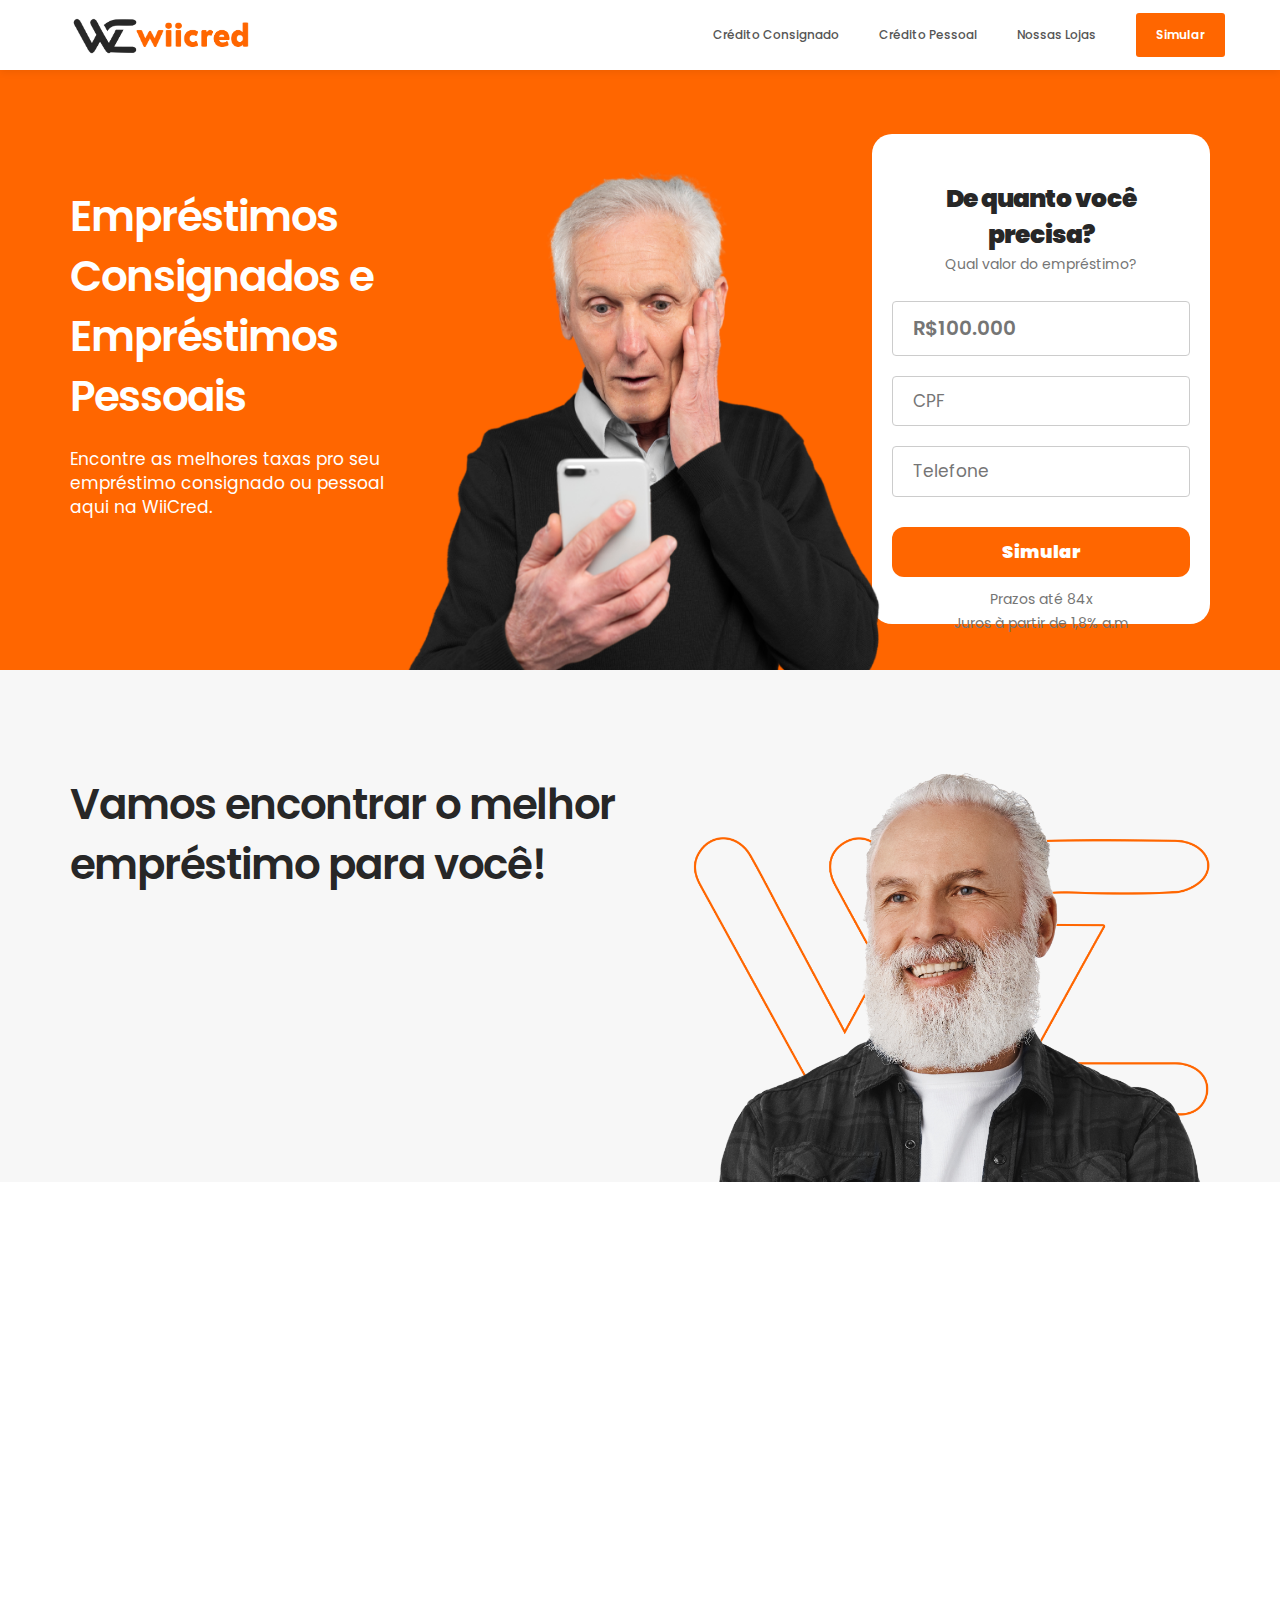
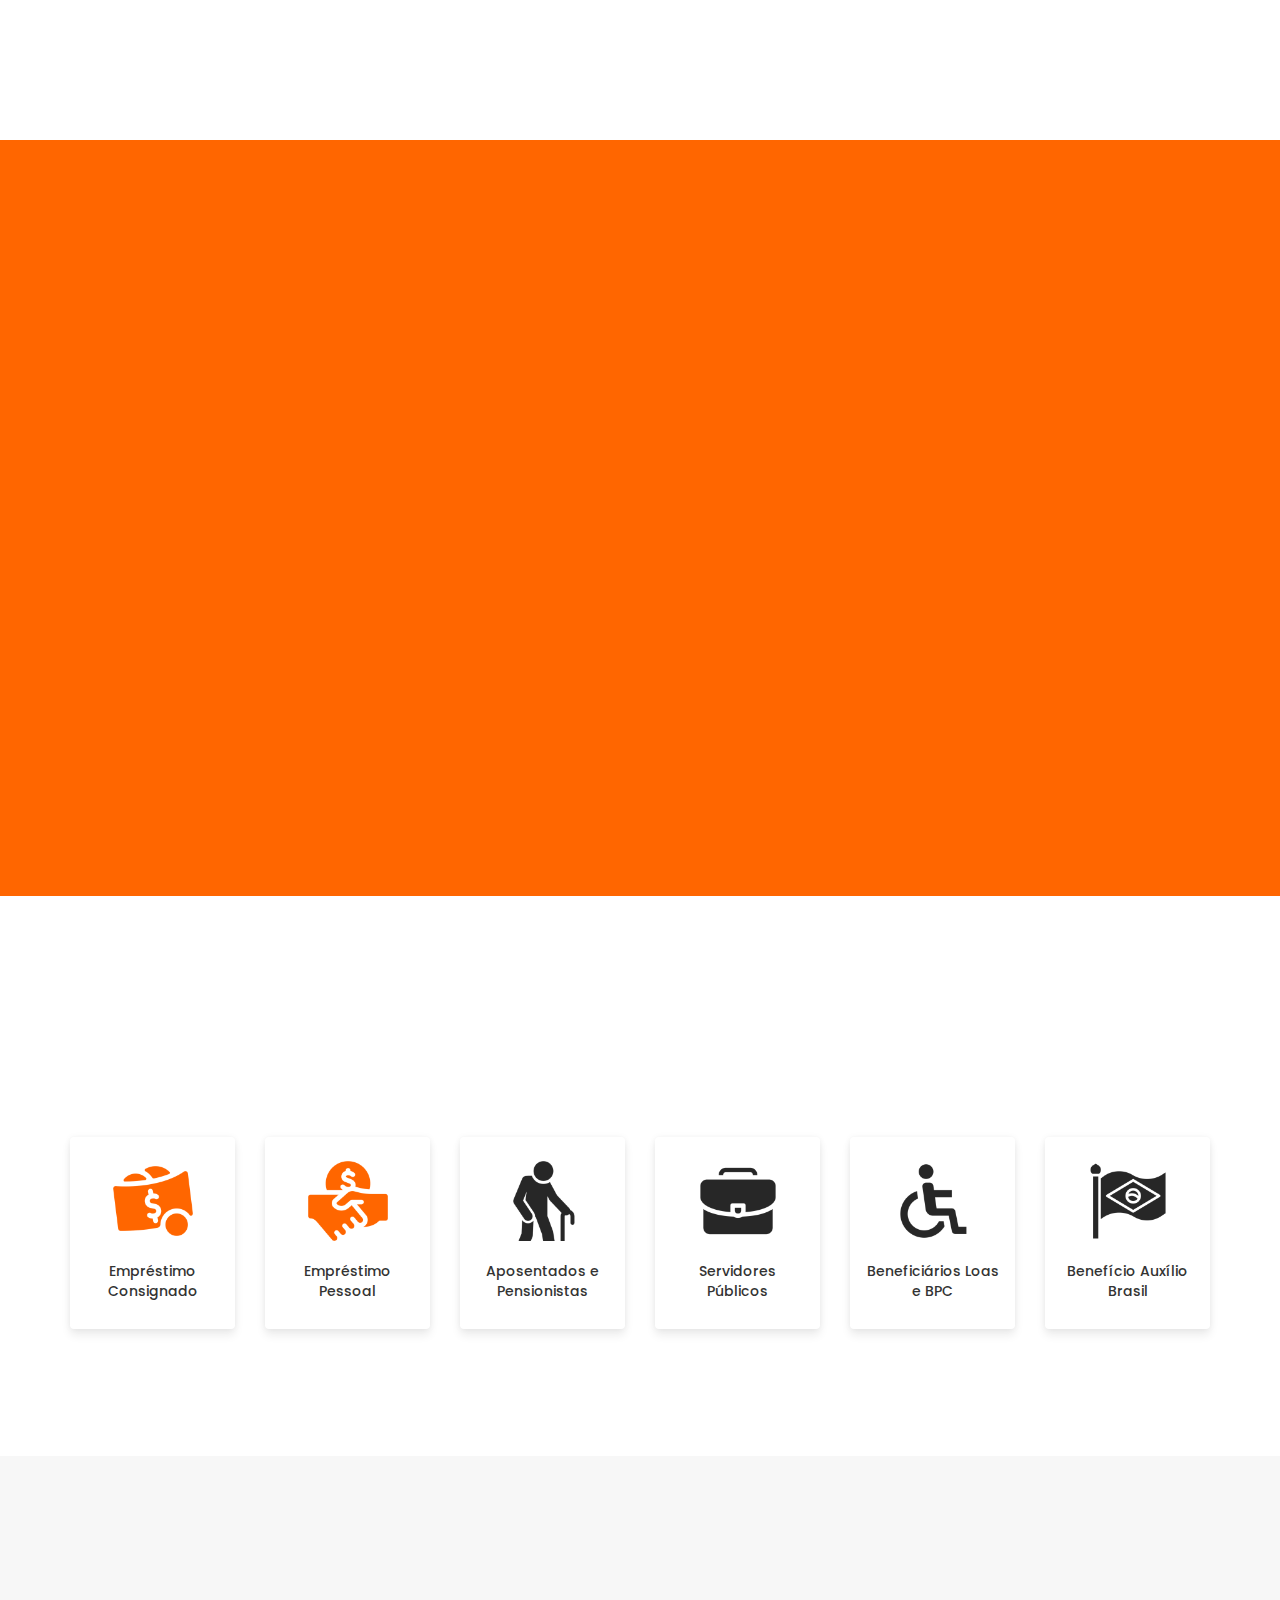
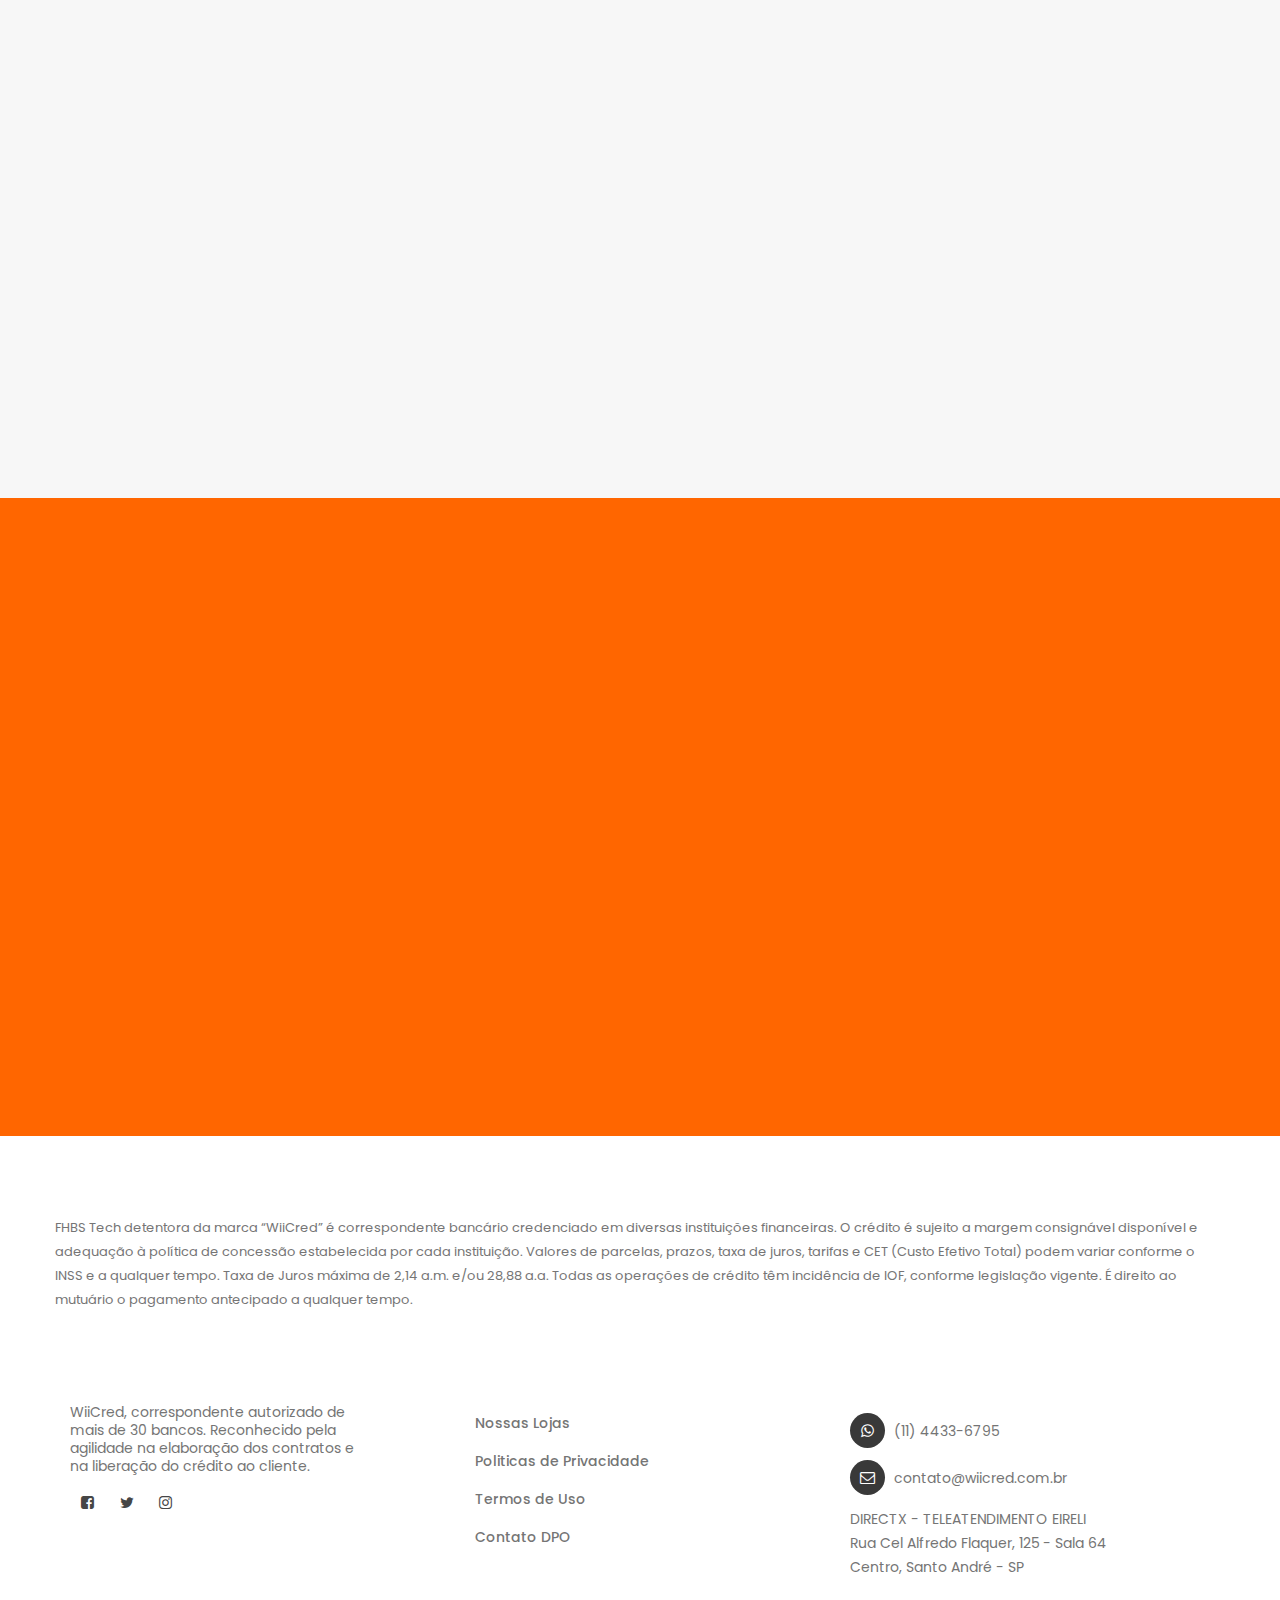
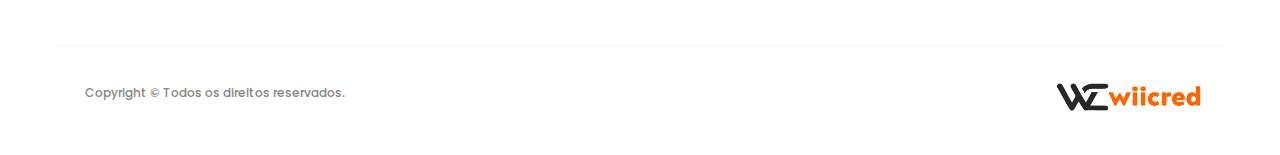
==== index.html @ 119d02b5 "Commit Inicial" ====
<!DOCTYPE html>
<html lang="en">
<head>

     <title>WiiCred - Empréstimo Consignado</title>
     <link rel="icon" type="image/x-icon" href="/images/favicon.ico">
     <meta charset="UTF-8">
     <meta http-equiv="X-UA-Compatible" content="IE=Edge">
     <meta name="description" content="">
     <meta name="keywords" content="">
     <meta name="author" content="Tooplate">
     <meta name="viewport" content="width=device-width, initial-scale=1, maximum-scale=1">

     <link rel="stylesheet" href="css/bootstrap.min.css">
     <link rel="stylesheet" href="css/font-awesome.min.css">
     <link rel="stylesheet" href="css/animate.css">
     <link rel="stylesheet" href="css/owl.carousel.css">
     <link rel="stylesheet" href="css/owl.theme.default.min.css">

     <!-- MAIN CSS -->
     <link rel="stylesheet" href="css/tooplate-style.css">

</head>
<body id="top" data-spy="scroll" data-target=".navbar-collapse" data-offset="50">





     <!-- MENU -->
     <section class="navbar navbar-default navbar-static-top" role="navigation">
          <div class="container">

               <div class="navbar-header">
                    <button class="navbar-toggle" data-toggle="collapse" data-target=".navbar-collapse">
                         <span class="icon icon-bar"></span>
                         <span class="icon icon-bar"></span>
                         <span class="icon icon-bar"></span>
                    </button>

                    <!-- lOGO TEXT HERE -->
                    <a href="index.html" class="navbar-brand" style="padding: 6px 15px;">
                         <img src="images/logo.png" class="img-logo" alt="">
                    </a>
               </div>

               <!-- MENU LINKS -->
               <div class="collapse navbar-collapse">
                    <ul class="nav navbar-nav navbar-right">
                         <!--<li><a href="#top" class="smoothScroll">Home</a></li>
                         <li><a href="#about" class="smoothScroll">About Us</a></li>-->
                         <li><a href="#team" class="smoothScroll">Crédito Consignado</a></li>
                         <li><a href="#news" class="smoothScroll">Crédito Pessoal</a></li>
                         <li><a href="nossas-lojas.html" class="smoothScroll">Nossas Lojas</a></li>
                         <li class="appointment-btn"><a href="#appointment">Simular</a></li>
                    </ul>
               </div>

          </div>
     </section>


     <!-- HOME -->
     <section id="" data-stellar-background-ratio="3" style="background-color:#ff6600;" class="home">
          <div class="container">
               <div class="row">
                     
                    <div class="img-home">&nbsp;</div> 

                    <div class="col-lg-6 col-sm-6">
                         <div class="about-info">
                              <h2 class="wow fadeInDown h2-menu" data-wow-delay="0.6s" style="color: #fff;">Empréstimos Consignados e Empréstimos Pessoais</h2>
                                   <p class="wow fadeInUp p-menu" data-wow-delay="0.7s" style="color:#fff;">Encontre as melhores taxas pro seu empréstimo consignado ou pessoal aqui na WiiCred.</p>
                              </div>
                         
                         </div>
                    </div>
                    <div class="main-form" >
                    <div class="form wow fadeInDown" data-wow-delay="0.65s" >
                         <div class="title">De quanto você precisa?</div>
                         <p>Qual valor do empréstimo?</p>
                           <input id="valor" class="input" type="text" placeholder="R$100.000" style="margin-top: 15px; font-size: 20px; font-weight: 600;"/>

                           <input id="cpf" class="input" type="text" placeholder="CPF"/>

                           <input id="tel" class="input" type="text" placeholder="Telefone"/>

                           <button type="text" class="submit">Simular</button>

                           <p style="padding-top: 10px; margin-bottom: 0;">Prazos até 84x</p>
                           <p >Juros à partir de 1,8% a.m</p>
                       </div></div>

                  
               </div>
          </div>
     </section>







     <section id="appointment" data-stellar-background-ratio="3" style="background-color:#f7f7f7;">
          <div class="container">
               <div class="row">

                    

                    <div class="col-lg-6 col-sm-6">
                         <div class="about-info">
                              <h2 class="wow fadeInUp" data-wow-delay="0.6s">Vamos encontrar o melhor empréstimo para você!</h2>
                              <div class="wow fadeInUp" data-wow-delay="0.8s">
                                   <p class="p-main">Você sabe qual banco possui a melhor taxa pra você?</p>
                                   <p class="p-main">Tem certeza que não está pagando juros à toa?</p>
                              </div>
                              <figure class="profile wow fadeInUp" data-wow-delay="1s">
                                   <img src="images/icon-main.png" class="img-responsive wow fadeInLeft" alt="" data-wow-delay="1s">
                                   <figcaption>
                                      
                                        <p style="max-width: 300px;">As melhores taxas e condições de empréstimo você encontra aqui no WiiCred.</p>
                                   </figcaption>
                              </figure>
                         </div>
                    </div>

                    <div class="col-md-6 col-sm-6">
                         <img src="images/img-main.png" class="img-responsive" alt="">
                    </div>

               </div>
          </div>
     </section>





     <!-- TEAM -->
     <section id="team" data-stellar-background-ratio="1">
          <div class="container">
               <div class="row">

                    <div class="section-title wow fadeInUp" data-wow-delay="0.1s" style="text-align: center;">
                         <h2 style="padding: 0; margin: 0;">Passo a passo da contratação:</h2>
                         <p>Aqui na WiiCred, não tem enrolação, facilitamos ao máximo sua contratação para que o dinheiro possa estar em suas mãos o mais rápido possível! </p>
                    </div>

               <div class="row" style="margin: 40px 0px;">                    

                    <div class="col-md-4  wow fadeInUp" data-wow-delay="0.2s">
                         <div class="card card-1">
                           <h3>Simular o valor</h3>
                           <p>Faça a simulação do valor de seu empréstimo, em poucos minutos aqui no site.</p>
                         </div>
                       </div>
                       <div class="col-md-4  wow fadeInDown" data-wow-delay="0.3s">
                         <div class="card card-2">
                           <h3>Escolher o banco</h3>
                           <p>Você irá receber uma lista de ofertas de um de nossos bancos parceiros.</p>
                         </div>
                       </div>
                       <div class="col-md-4  wow fadeInUp" data-wow-delay="0.4s">
                         <div class="card card-3">
                           <h3>Contratar</h3>
                           <p>Contrate o empréstimo que você considera mais adequado para suas necessidades.</p>
                         </div>
                       </div>

               </div>     
               </div>
          </div>
     </section>


     <!-- NEWS -->
     <section id="news" data-stellar-background-ratio="2.5">
          <div class="container">
               <div class="row">

                    <div class="col-md-12 col-sm-12">
                         <!-- SECTION TITLE -->
                         <div class="section-title wow fadeInUp" data-wow-delay="0.1s" style="margin-bottom: 63px;">
                              <h2 style="color: #fff;">Vantagens de contratar com a WiiCred</h2>
                         </div>
                    </div>

                    <div class="row g-2" style="margin: 40px 0px;">
                         <div class="col-md-4 wow fadeInUp" data-wow-delay="0.2s">
                             <div class="p-3 text-center px-4">
                                 <div class="user-image">
                             <img src="images/icon-1.png" class="rounded-circle wow fadeInLeft" width="110" data-wow-delay="0.5s">
                                 </div>
                                 <div class="user-content">
                                     <h5 class="mb-0 text-icon">Baixa taxa de Juros</h5>
                                     <p class="p-icon">O crédito ou empréstimo consignado possui as menores taxas do mercado por ter a garantia de pagamento maior que os outros tipos de crédito.</p>
                                 </div>
                             </div>
                         </div>

                         <div class="col-md-4 wow fadeInUp" data-wow-delay="0.35s">  
                             <div class="p-3 text-center px-4">
                                 <div class="user-image">
                             <img src="images/icon-2.png" class="rounded-circle wow fadeInLeft" width="110" data-wow-delay="0.6s">
                                 </div>
                                 <div class="user-content">
                                     <h5 class="mb-0 text-icon">Parcelas Fixas</h5>
                                     <p class="p-icon">É possível conseguir crédito consignado com apenas 2% de juros ao mês, parcelas fixas e até 96 meses para pagar. Sem burocracia.</p>
                                 </div>
                             </div>
                         </div>
                         
                         <div class="col-md-4 wow fadeInUp" data-wow-delay="0.5s">
                             <div class="p-3 text-center px-4">
                                 <div class="user-image">
                             <img src="images/icon-3.png" class="rounded-circle wow fadeInLeft" width="110" data-wow-delay="0.7s">
                                 </div>
                                 <div class="user-content">
                                     <h5 class="mb-0 text-icon">Prazos Longos de Pagamento</h5>
                                     <p class="p-icon">Por conta das parcerias com diversas instituições financeiras, você consegue ter acesso a juros baixíssimos e a prazos maiores de pagamento.</p>
                                 </div>                                 
                             </div>
                         </div>                         
                         </div>
                     
                    </div>
               </div>
          </section>


          <section id="team" data-stellar-background-ratio="">
               <div class="container">
                    <div class="row">
     
                         <div class="section-title wow fadeInUp" data-wow-delay="0.1s" style="text-align: center;">
                              <h2 style="margin-bottom: 0; padding-bottom: 0;">Produtos que nós oferecemos</h2>
                              <p>Estes são os produtos que oferecemos e alguns dos beneficiários que podem solicitar empréstimos com a WiiCred.</p>
                         </div>
                            
                  
                              <div class="col-sm-2">
                                   <div class="card2">
                                     <div class="card-body">
                                      <img src="images/produtos-1.png" style="width: 80px; padding-bottom: 10px; padding-top: 10px;" alt="">
                                       <h5 class="card-title">Empréstimo Consignado</h5>
                                     </div>
                                   </div>
                                 </div>


                                   <div class="col-sm-2">
                                        <div class="card2">
                                          <div class="card-body">
                                           <img src="images/produtos-2.png" style="width: 80px; padding-bottom: 10px; padding-top: 10px;" alt="">
                                            <h5 class="card-title">Empréstimo Pessoal</h5>
                                          </div>
                                        </div>
                                      </div>
                                   
                                        <div class="col-sm-2">
                                             <div class="card2">
                                               <div class="card-body">
                                                <img src="images/produtos-3.png" style="width: 80px; padding-bottom: 10px; padding-top: 10px;" alt="">
                                                 <h5 class="card-title">Aposentados e Pensionistas</h5>
                                               </div>
                                             </div>
                                        </div>

                                             <div class="col-sm-2">
                                                  <div class="card2">
                                                    <div class="card-body">
                                                     <img src="images/produtos-4.png" style="width: 80px; padding-bottom: 10px; padding-top: 10px;" alt="">
                                                      <h5 class="card-title">Servidores Públicos</h5>
                                                    </div>
                                                  </div>
                                                </div>

                                                  <div class="col-sm-2">
                                                       <div class="card2">
                                                         <div class="card-body">
                                                          <img src="images/produtos-5.png" style="width: 80px; padding-bottom: 10px; padding-top: 10px;" alt="">
                                                           <h5 class="card-title">Beneficiários Loas e BPC</h5>
                                                         </div>
                                                       </div>
                                                     </div>

                                                       <div class="col-sm-2">
                                                            <div class="card2">
                                                              <div class="card-body">
                                                               <img src="images/produtos-6.png" style="width: 80px; padding-bottom: 10px; padding-top: 10px;" alt="">
                                                                <h5 class="card-title">Benefício Auxílio Brasil</h5>
                                                              </div>
                                                            </div>
                                                          </div>
                            </div>
     
                    </div>     
                    </div>
               </div>
          </section>
     




          <section id="team" data-stellar-background-ratio="2.5" style="background-color:#f7f7f7; padding-bottom: 50px; ">
               <div class="container">
                    <div class="row row-bancos">
     
                         <div class="col-md-12 col-sm-12 text-center">
                              <!-- SECTION TITLE -->
                              <div class="section-title wow fadeInUp" data-wow-delay="0.1s" style="margin-bottom: 15px;">
                                   <h2 style="color: #272727; padding-bottom: 3px; margin-bottom: 0px;">Alguns de nossos bancos parceiros</h2>
                                   <p>Iremos encontrar a melhor opção para você entre mais de 35 bancos parceiros.</p>
                              </div>
                         </div>
     
                         <div class="row g-2" style="margin: 40px 0px;">
                              <div class="col-md-2 wow fadeInDown" data-wow-delay="0.1s">
                                  <div class="p-3 text-center px-4" style="cursor:pointer;">
                                      <div class="img-bancos">
                                  <img src="images/bancos/1.png" class="rounded-circle" width="110">
                                      </div>
                                  </div>
                              </div>
                              
                              <div class="col-md-2 wow fadeInDown" data-wow-delay="0.2s">
                                   <div class="p-3 text-center px-4" style="cursor:pointer;">
                                       <div class="img-bancos">
                                   <img src="images/bancos/2.png" class="rounded-circle" width="110">
                                       </div>
                                   </div>
                               </div>

                               <div class="col-md-2 wow fadeInDown" data-wow-delay="0.3s">
                                   <div class="p-3 text-center px-4" style="cursor:pointer;">
                                       <div class="img-bancos">
                                   <img src="images/bancos/3.png" class="rounded-circle" width="110">
                                       </div>
                                   </div>
                               </div>

                               <div class="col-md-2 wow fadeInDown" data-wow-delay="0.4s">
                                   <div class="p-3 text-center px-4" style="cursor:pointer;">
                                       <div class="img-bancos">
                                   <img src="images/bancos/4.png" class="rounded-circle" width="110">
                                       </div>
                                   </div>
                               </div>

                               <div class="col-md-2 wow fadeInDown" data-wow-delay="0.5s">
                                   <div class="p-3 text-center px-4" style="cursor:pointer;">
                                       <div class="img-bancos">
                                   <img src="images/bancos/5.png" class="rounded-circle" width="110">
                                       </div>
                                   </div>
                               </div>
                               <div class="col-md-2 wow fadeInDown" data-wow-delay="0.6s">
                                   <div class="p-3 text-center px-4" style="cursor:pointer;">
                                       <div class="img-bancos">
                                   <img src="images/bancos/6.png" class="rounded-circle" width="110">
                                       </div>
                                   </div>
                               </div>
                              
                               <div class="row g-2" style="margin: 40px 0px;">
                                   <div class="col-md-2 wow fadeInUp" data-wow-delay="0.1s">
                                       <div class="p-3 text-center px-4" style="cursor:pointer;">
                                           <div class="img-bancos">
                                       <img src="images/bancos/7.png" class="rounded-circle" width="110">
                                           </div>
                                       </div>
                                   </div>
                                   
                                   <div class="col-md-2 wow fadeInUp" data-wow-delay="0.2s">
                                        <div class="p-3 text-center px-4" style="cursor:pointer;">
                                            <div class="img-bancos">
                                        <img src="images/bancos/8.png" class="rounded-circle" width="110">
                                            </div>
                                        </div>
                                    </div>
     
                                    <div class="col-md-2 wow fadeInUp" data-wow-delay="0.3s">
                                        <div class="p-3 text-center px-4" style="cursor:pointer;">
                                            <div class="img-bancos">
                                        <img src="images/bancos/9.png" class="rounded-circle" width="110">
                                            </div>
                                        </div>
                                    </div>
     
                                    <div class="col-md-2 wow fadeInUp" data-wow-delay="0.4s">
                                        <div class="p-3 text-center px-4" style="cursor:pointer;">
                                            <div class="img-bancos">
                                        <img src="images/bancos/10.png" class="rounded-circle" width="110">
                                            </div>
                                        </div>
                                    </div>
     
                                    <div class="col-md-2 wow fadeInUp" data-wow-delay="0.5s">
                                        <div class="p-3 text-center px-4" style="cursor:pointer;">
                                            <div class="img-bancos">
                                        <img src="images/bancos/11.png" class="rounded-circle" width="110">
                                            </div>
                                        </div>
                                    </div>
                                    <div class="col-md-2 wow fadeInUp" data-wow-delay="0.6s">
                                        <div class="p-3 text-center px-4" style="cursor:pointer;">
                                            <div class="img-bancos">
                                        <img src="images/bancos/12.png" class="rounded-circle" width="110">
                                            </div>
                                        </div>
                                    </div>
                                   
                                                  
                              </div>
                          
                         </div>
                    </div>
               </section>
     



               <section id="news" data-stellar-background-ratio="2.5">
                    <div class="container">
                         <div class="row row-lojas">
          
                         <div class="col-md-6 col-sm-6 wow fadeInDown" data-wow-delay="0.7s">
                              <img src="images/img-loja.png" class="img-responsive" alt="">
                         </div>
      

                              
                         <div class="col-lg-6 col-sm-6 text-right" style="padding-top: 85px;">
                              <div class="about-info lojas-texto">
                                        <h2 class="wow fadeInUp" data-wow-delay="0.6s" style="color: #fff;">Conheça nossas lojas</h2>
                                        <div class="wow fadeInUp" data-wow-delay="0.7s">
                                             <p class="p-main" style="color: #fff;">Contamos com mais de 30 lojas pelo estado de São Paulo, encontre aqui a loja mais proxima de você!</p>
                                        </div>
                                        <a href="nossas-lojas.html" class="btn-lojas wow fadeInLeft" data-wow-delay="0.8s">Nossas Lojas</a>
                              </div>
                         </div>
          
                         

                         </div> 
                    </div>
               </section>


    


     <!-- FOOTER -->
     <footer data-stellar-background-ratio="5">
          <div class="container">
               <div class="row row-footer">

                    <p style="font-size: 13px; padding-bottom:20px;">FHBS Tech detentora da marca “WiiCred” é correspondente bancário credenciado em diversas instituições financeiras. O crédito é sujeito a margem consignável disponível e adequação à política de concessão estabelecida por cada instituição. Valores de parcelas, prazos, taxa de juros, tarifas e CET (Custo Efetivo Total) podem variar conforme o INSS e a qualquer tempo. Taxa de Juros máxima de 2,14 a.m. e/ou 28,88 a.a. Todas as operações de crédito têm incidência de IOF, conforme legislação vigente. É direito ao mutuário o pagamento antecipado a qualquer tempo.</p>

                    <div class="col-md-4 col-sm-4"> 
                         <div class="footer-thumb">
                              <div class="opening-hours">
                                   <h4 class="wow fadeInUp" data-wow-delay="0.4s">WiiCred</h4>
                                   <p style="max-width: 300px;">WiiCred, correspondente autorizado de mais de 30 bancos. Reconhecido pela agilidade na elaboração dos contratos e na liberação do crédito ao cliente.</p>

                              </div> 

                              <ul class="social-icon">
                                   <li><a href="#" class="fa fa-facebook-square" attr="facebook icon"></a></li>
                                   <li><a href="#" class="fa fa-twitter"></a></li>
                                   <li><a href="#" class="fa fa-instagram"></a></li>
                              </ul>
                         </div>
                    </div>

                    <div class="col-md-4 col-sm-4"> 
                         <div class="footer-thumb"> 
                              <h4 class="wow fadeInUp" data-wow-delay="0.4s">Veja Também</h4>
                              <div class="latest-stories">
                                   <div class="stories-info">
                                        <a href="nossas-lojas.html"><h5>Nossas Lojas</h5></a>
                                   </div>
                              </div>
                              <div class="latest-stories">
                                   <div class="stories-info">
                                        <a href="politicas-de-privacidade.html"><h5>Politicas de Privacidade</h5></a>
                                   </div>
                              </div>
                              <div class="latest-stories">
                                   <div class="stories-info">
                                        <a href="termos-de-uso.html"><h5>Termos de Uso</h5></a>
                                   </div>
                              </div>
                              <div class="latest-stories">
                                   <div class="stories-info">
                                        <a href="dpo.html"><h5>Contato DPO</h5></a>
                                   </div>
                              </div>


                         </div>
                    </div>

                   
                    <div class="col-md-4 col-sm-4">
                         <div class="footer-thumb">
                              
                              <h4 class="wow fadeInUp" data-wow-delay="0.4s">Contato</h4>
                              <div class="contact-info">
                                   <p><i class="fa fa-whatsapp"></i></i> <a href="">(11) 4433-6795</a></p>
                                   <p><i class="fa fa-envelope-o"></i> <a href="#">contato@wiicred.com.br</a></p>
                              </div>
                                   <p>DIRECTX - TELEATENDIMENTO EIRELI
                                   <br>Rua Cel Alfredo Flaquer, 125 - Sala 64
                                   <br>Centro, Santo André - SP</p>
                             
                         </div>
                    </div>

                    <div class="col-md-12 col-sm-12 border-top">
                         <div class="col-md-4 col-sm-6">
                              <div class="copyright-text"> 
                                   <p>Copyright &copy; Todos os direitos reservados.</p>
                              </div>
                         </div>
                         <div> <a href="index.html"><img src="images/logo.png" alt="" class="logo-footer"></a></div>

                    </div>
                    
               </div>
          </div>
     </footer>

     <!-- SCRIPTS -->
     <script src="js/jquery.js"></script>
     <script src="js/bootstrap.min.js"></script>
     <script src="js/jquery.sticky.js"></script>
     <script src="js/jquery.stellar.min.js"></script>
     <script src="js/wow.min.js"></script>
     <script src="js/smoothscroll.js"></script>
     <script src="js/owl.carousel.min.js"></script>
     <script src="js/custom.js"></script>
</body>
</html>
---- css/tooplate-style.css ----
@import url('https://fonts.googleapis.com/css?family=Poppins:400,500,600');
  @import url("https://maxcdn.bootstrapcdn.com/font-awesome/4.7.0/css/font-awesome.min.css");

  body {
    background: #ffffff;
    font-family: 'Poppins', sans-serif;
    overflow-x: hidden;
  }


  /*---------------------------------------
     TYPOGRAPHY              
  -----------------------------------------*/

  h1,h2,h3,h4,h5,h6 {
    font-weight: 600;
    line-height: inherit;
  }

  h1,h2,h3,h4 {
    letter-spacing: -1px;
  }

  h5 {
    font-weight: 500;
  }

  h1 {
    color: #252525;
    font-size: 5em;
  }

  h2 {
    color: #272727;
    font-size: 3em;
    padding-bottom: 10px;
  }

  h3 {
    font-size: 1.8em;
    line-height: 1.2em;
    margin-bottom: 0;
  }

  h4 {
    color: #454545;
    font-size: 1.8em;
    padding-bottom: 2px;
  }

  h6 {
    letter-spacing: 0;
    font-weight: normal;
  }

  p {
    color: #757575;
    font-size: 14px;
    font-weight: normal;
    line-height: 24px;
  }


  /*---------------------------------------
     GENERAL               
  -----------------------------------------*/

  html{
    -webkit-font-smoothing: antialiased;
  }

  a {
    color: #252525;
    -webkit-transition: 0.5s;
    transition: 0.5s;
    text-decoration: none !important;
  }

  a:hover, a:active, a:focus {
    color: #a5c422;
    outline: none;
  }

  ::-webkit-scrollbar{
    width: 8px;
    height: 8px;
  }

  ::-webkit-scrollbar-thumb {
    cursor: pointer;
    background: #000000;
  }

  .section-title {
    padding-bottom: 20px;
  }

  .section-title h2 {
    margin-top: 0;
  }

  .section-btn {
    background: #ff6600;
    border: 0;
    border-radius: 3px;
    color: #ffffff;
    font-size: inherit;
    font-weight: 500;
    padding: 14px 20px;
    transition: transform 0.1s ease-in;
    transform: translateX(0);
  }

  .section-btn:hover {
    transform: translateY(-5px);
  }

  .text-align-right {
    text-align: right;
  }

  .text-align-center {
    text-align: center;
  }

  .border-top {
    border-top: 1px solid #f2f2f2;
    margin-top: 4em;
    padding-top: 2.5em;
  }

  .btn-gray {
    background: #393939;
  }

  .btn-blue {
    background: #272727;
  }

  .news-thumb {
    background: #ffffff;
    border-radius: 10px;
  }
  .news-thumb img {
    border-radius: 10px 10px 0 0;
  }

  .news-info {
    padding: 30px;
    text-align: left;
  }
  .news-info span {
    display: block;
    letter-spacing: 0.5px;
  }
  .news-info h3 {
    margin-top: 10px;
    margin-bottom: 10px;
  }

  .author {
    border-top: 1px solid #f0f0f0;
    padding-top: 1.5em;
    margin-top: 2em;
  }
  .author img,
  .author .author-info {
    display: inline-block;
    vertical-align: top;
  }
  .author-info h5 {
    margin-bottom: 0;
  }
  .author img {
    border-radius: 100%;
    width: 50px;
    height: 50px;
    margin-right: 10px;
  }


  #about, #team, #news,
  #news-detail {
    position: relative;
    padding-top: 100px;
    padding-bottom: 100px;
  }

  #news, #service {
    text-align: center;
  }

  #google-map {
    line-height: 0;
    margin: 0;
    padding: 0;
  }






  /*---------------------------------------
      MENU              
  -----------------------------------------*/

  .navbar-default {
    background: #ffffff;
    box-shadow: 0 2px 8px rgba(0,0,0,.075);
    border: none;
    margin-bottom: 0;
    padding: 10px;
  }

  .navbar-default .navbar-brand {
    color: #393939;
    font-weight: 500;
  }

  .navbar-default .navbar-brand .fa {
    color: #ff6600;
  }

  .navbar-default .navbar-nav li.appointment-btn {
    margin: 3px 0 0 20px;
  }

  .navbar-default .navbar-nav li.appointment-btn a {
    background: #ff6600;
    border-radius: 3px;
    color: #ffffff;
    font-weight: 600;
    padding-top: 12px;
    padding-bottom: 12px;
  }

  .navbar-default .navbar-nav li.appointment-btn a:hover {
    background: #272727;
    color: #ffffff !important;
  }

  .navbar-default .navbar-nav li a {
    color: #555555;
    font-size: 12px;
    font-weight: 500;
    padding-right: 20px;
    padding-left: 20px;
    -webkit-transition: all ease-in-out 0.4s;
    transition: all ease-in-out 0.4s;
  }

  .navbar-default .navbar-nav > li a:hover {
    color: #ff6600 !important;
  }

  .navbar-default .navbar-nav > li > a:hover,
  .navbar-default .navbar-nav > li > a:focus {
    color: #555555;
    background-color: transparent;
  }

  .navbar-default .navbar-nav > .active > a,
  .navbar-default .navbar-nav > .active > a:hover,
  .navbar-default .navbar-nav > .active > a:focus {
    color: #393939;
    background-color: transparent;
  }

  .navbar-default .navbar-toggle {
    border: none;
    padding-top: 10px;
  }

  .navbar-default .navbar-toggle .icon-bar {
    background: #393939;
    border-color: transparent;
  }

  .navbar-default .navbar-toggle:hover,
  .navbar-default .navbar-toggle:focus { 
    background-color: transparent;
  }

  .img-logo{
    width: 190px;
  }


  /*---------------------------------------
      HOME              
  -----------------------------------------*/
  .home{
    height: 600px;
    padding-top: 97px;
  }

  #home h1 {
    color: #ffffff;
    padding-bottom: 10px;
    margin-top: 0;
  }
  .img-home{
    background-size: cover;
    background-image: url(../images/img-teste.png);
    width: 550px;
    height: 503px;
    display: flex;
    position: absolute;
    margin-left: 292px;
 
  }

  #home h3 {
    color: #ffffff;
    font-size: 14px;
    font-weight: normal;
    line-height: inherit;
    letter-spacing: 3px;
    text-transform: uppercase;
    margin: 0;
  }

  .slider .container {
    width: 100%;
  }

  .slider .owl-dots {
      position: absolute;
      top: 575px;
      width: 100%;
      justify-content: center;
  }

  .owl-theme .owl-dots .owl-dot span {
    width: 8px;
    height: 8px;
    margin: 5px 7px;
    border: 2px solid #d9d9d9;
    background: transparent;
    display: block;
    -webkit-backface-visibility: visible;
    transition: opacity 200ms ease;
    border-radius: 30px;
  }

  .owl-theme .owl-dots .owl-dot.active span, .owl-theme .owl-dots .owl-dot:hover span {
    background-color: #ffffff;
    border-color: transparent;
  }

  .slider .caption {
    display: flex;
    justify-content: center;
    flex-direction: column;
    text-align: center;
    background-color: #fff;
    height: 100%;
    color: #fff;
    cursor: e-resize;
  }

  .slider .item {
    background-position: inherit;
    background-repeat: no-repeat;
    background-attachment: local;
    background-size: cover;
    height: 650px;
  }

  .slider .item-first {
    background-image: url(../images/slider1.jpg);
  }

  .slider .item-second {
    background-image: url(../images/slider2.jpg);
  }

  .slider .item-third {
    background-image: url(../images/slider3.jpg);
  }
.p-main{
  font-size: 17px;
}

  /*---------------------------------------
      ABOUT              
  -----------------------------------------*/

  #about {
    background: url('../images/about-bg.jpg') no-repeat top center;
    background-size: cover;
    padding-top: 150px;
    padding-bottom: 150px;
  }

  .profile img,
  .profile figcaption {
    display: inline-block;
    vertical-align: top;
    margin-top: 1em;
  }
  .profile img {
    border-radius: 100%;
    width: 65px;
    height: 65px;
    margin-right: 1em;
  }
  .profile figcaption h3 {
    margin-top: 0;
  }

  #about h6 {
    color: #858585;
    margin: 0;
  }



  /*---------------------------------------
      TEAM MEMBERS              
  -----------------------------------------*/
  .card2{
    margin-top: 27px;
    margin-bottom: 27px;
    border-radius: 4px;
    background: #fff;
    box-shadow: 0 6px 10px rgb(0 0 0 / 8%), 0 0 6px rgb(0 0 0 / 5%);
    transition: .3s transform cubic-bezier(.155,1.105,.295,1.12),.3s box-shadow,.3s -webkit-transform cubic-bezier(.155,1.105,.295,1.12);
    padding: 14px 14px 18px 14px;
    cursor: pointer;
    text-align: center;
    
  }

  .card2:hover{
    transform: scale(1.05);
    box-shadow: 0 10px 20px rgba(0,0,0,.12), 0 4px 8px rgba(0,0,0,.06);
  }

  
  .card{
    border-radius: 4px;
    background: #fff;
    box-shadow: 0 6px 10px rgba(0,0,0,.08), 0 0 6px rgba(0,0,0,.05);
    transition: .3s transform cubic-bezier(.155,1.105,.295,1.12),.3s box-shadow,.3s -webkit-transform cubic-bezier(.155,1.105,.295,1.12);
    padding: 14px 80px 18px 36px;
    cursor: pointer;
  }

  .card:hover{
    transform: scale(1.05);
    box-shadow: 0 10px 20px rgba(0,0,0,.12), 0 4px 8px rgba(0,0,0,.06);
  }

  .card h3{
    font-weight: 600;
  }

  .card img{
    position: absolute;
    top: 20px;
    right: 15px;
    max-height: 120px;
  }

  .card-1{
    background-image: url('../images/number-1.png');
      background-repeat: no-repeat;
      background-position: right;
      background-size: 80px;
  }

  .card-2{
    background-image: url('../images/number-2.png');
        background-repeat: no-repeat;
      background-position: right;
      background-size: 80px;
  }

  .card-3{
    background-image: url('../images/number-3.png');
        background-repeat: no-repeat;
      background-position: right;
      background-size: 80px;
  }

  @media(max-width: 990px){
    .card{
      margin: 20px;
    }
  }

  .img-bancos{
    width: 130px;
    cursor: pointer;
    padding-top: 30px;
  }

  .img-bancos:hover img{
    -webkit-transform: scale(1.15);
    transform: scale(1.15);
    transition: 0.3s;

 }

  .team-thumb {
    background-color: #f9f9f9;
    border-radius: 0 0 10px 10px;
    position: relative;
    overflow: hidden;
    cursor: pointer;
  }

  .team-info {
    padding: 20px 30px 0 30px;
  }

  .team-contact-info {
    border-top: 1px solid #e9e9e9;
    padding-top: 1.2em;
    margin-top: 1.5em;
  }

  .team-contact-info .fa {
    margin-right: 5px;
    display: inline-block;
  }

  .team-contact-info p {
    margin-bottom: 2px;
  }

  .team-contact-info a {
    color: #757575;
  }

  .team-thumb .social-icon li {
    font-weight: 500;
  }

  .team-thumb .social-icon li a {
    background: #ffffff;
    border-radius: 100%;
    font-size: 20px;
    width: 50px;
    height: 50px;
    line-height: 50px;
    margin: 0 2px 0 2px;
  }

  .team-thumb .social-icon {
    opacity: 0;
    transform: translateY(100%);
    transition: 0.5s 0.2s;
    text-align: center;
    position: relative;
    top: 0;
  }

  .team-thumb:hover .social-icon {
    opacity: 1;
    transition-delay: 0.3s;
    transform: translateY(0px);
    top: -22em;
  }



  /*---------------------------------------
     SERVICE              
  -----------------------------------------*/

  #service {
    background: #ff6600;
  }

  #service h2,
  #service h4 {
    color: #ffffff;
  }

  #service p {
    color: #d9d9d9;
  }

  #service .service-thumb {
    padding: 0 22px;
  }

  #service .fa {
    font-size: 50px;
    margin-bottom: 10px;
    background: #ffffff;
    color: #ff6600;
    width: 120px;
    height: 120px;
    line-height: 120px;
    border-radius: 100%;
  }

  .text-icon{
    font-size: 24px;
    font-weight: 600;
    color: #fff;
    padding: 24px 0px 0px 0px;
  }
  .p-icon{
    font-size: 16px;
    font-weight: 100;
    color: #fff;
    margin: 10px 30px;
  }
  /*---------------------------------------
      NEWS             
  -----------------------------------------*/

  #news, #news-detail {
    background-color: #ff6600;
    background-image: url('../images/bg-vantagens.png');
    background-size: cover;
    background-repeat: no-repeat;
    background-attachment: fixed;
  }

  #news-detail blockquote {
    margin: 30px 0;
  }

  .news-detail-thumb .news-image img {
    border-radius: 10px;
  }

  .news-detail-thumb h3 {
    margin-bottom: 8px;
  }

  .news-image {
    margin-bottom: 30px;
    position: relative;
  }

  .news-image img {
    width: 100%;
  }

  .news-detail-thumb ul {
    margin: 32px 12px 22px 0px;
  }

  .news-detail-thumb ul li {
    list-style: circle;
    font-weight: normal;
    padding: 6px 12px 6px 0px;
  }

  .news-sidebar {
    margin-top: 16px;
  }

  .news-social-share {
    text-align: center;
    padding-top: 22px;
  }

  .news-social-share .btn {
    border-radius: 100px;
    border: none;
    font-size: 10px;
    font-weight: 600;
    margin: 2px 6px;
    padding: 8px 14px;
  }


  .news-social-share a .fa {
    padding-right: 4px;
  }

  .recent-post {
    padding-top: 2px;
    padding-bottom: 18px;
  }

  .recent-post .media img {
    border-radius: 100%;
    width: 80px;
    height: 80px;
    margin-right: 5px;
  }

  .recent-post .media-heading {
    font-size: 16px;
    font-weight: 500;
    line-height: inherit;
    margin-top: 5px;
  }

  .news-categories {
    margin-top: 8px;
  }

  .news-categories li a {
    color: #2b2b2b;
  }

  .news-ads {
    background: #ffffff;
    border-right: 4px solid #2b2b2b;
    padding: 42px;
    text-align: center;
    margin: 26px 0 26px 0;
  }

  .news-ads.sidebar-ads {
    border-left: 4px solid #2b2b2b;
    border-right: 0px;
  }

  .news-ads h4 {
    font-size: 18px;
  }

  .news-tags h4 {
    padding-bottom: 6px;
  }

  .news-categories li,
  .news-tags li {
    list-style: none;
    display: inline-block;
    margin: 4px;
  }

  .news-tags li a {
    background: #393939;
    border-radius: 50px;
    color: #ffffff;
    display: inline-block;
    font-size: 12px;
    font-weight: 500;
    text-decoration: none;
    float: left;
    min-width: 30px;
    padding: 6px 12px;
    -webkit-transition: all ease-in-out 0.4s;
    transition: all ease-in-out 0.4s;
  }

  .news-tags li a:hover {
    background: #272727;
  }



  /*---------------------------------------
      APPOINTMENT             
  -----------------------------------------*/

  #appointment {
    padding-top: 85px;
  }

  #appointment label {
    color: #393939;
    font-weight: 500;
  }

  #appointment .form-control {
    background: #f9f9f9;
    border: none;
    border-radius: 3px;
    box-shadow: none;
    font-size: 14px;
    font-weight: normal;
    margin-bottom: 15px;
    transition: all ease-in-out 0.4s;
  }

  #appointment input,
  #appointment select {
    height: 45px;
  }

  #appointment button#cf-submit {
    background: #ff6600;
    color: #ffffff;
    font-weight: 600;
    height: 55px;
  }

  #appointment button#cf-submit:hover {
    background: #393939;
    color: #ffffff;
  }


  /*---------------------------------------
     FOOTER              
  -----------------------------------------*/

  footer {
    padding-top: 80px;
    padding-bottom: 40px;
  }

  footer h4 {
    padding-bottom: 5px;
  }

  footer a {
    color: #757575;
  }

  footer a:hover {
    color: #272727;
  }

  .contact-info {
    padding-top: 10px;
  }

  .contact-info .fa {
    background: #393939;
    border-radius: 100%;
    color: #ffffff;
    font-size: 15px;
    width: 35px;
    height: 35px;
    line-height: 35px;
    text-align: center;
    margin-right: 5px;
    margin-bottom: 2px;
  }

  .latest-stories {
    margin-bottom: 6px;
  }

  .stories-image,
  .stories-info {
    display: inline-block;
    vertical-align: top;
  }

  .stories-image img {
    border-radius: 100%;
    width: 65px;
    height: 65px;
  }

  .stories-info {
    margin-left: 15px;
  }

  .stories-info h5 {
    margin-bottom: 2px;
  }

  .stories-info span {
    color: #858585;
    font-size: 12px;
  }

  .opening-hours p {
    line-height: 18px;
  }

  .opening-hours span {
    font-weight: 500;
    display: inline-block;
    padding-left: 10px;
  }

  .copyright-text p,
  .footer-link a {
    color: #858585;
    font-size: 12px;
    font-weight: 500;
  }

  .footer-link a {
    font-size: 12px;
    display: inline-block;
    padding: 0 10px;
    margin-top: 4px;
  }

  .angle-up-btn {
    position: relative;
    bottom: 4em;
    display: block;
  }

  .angle-up-btn a {
    background: #ffffff;
    border: 1px solid #f2f2f2;
    border-radius: 3px;
    font-size: 20px;
    color: #393939;
    display: inline-block;
    text-align: center;
    width: 40px;
    height: 40px;
    line-height: 38px;
    transition: transform 0.1s ease-in;
    transform: translateX(0);
  }

  .angle-up-btn a:hover {
    background: #272727;
    color: #ffffff;
    transform: translateY(-5px);
  }


  /*---------------------------------------
     SOCIAL ICON              
  -----------------------------------------*/

  .social-icon {
    position: relative;
    padding: 0;
    margin: 0;
  }

  .social-icon li {
    display: inline-block;
    list-style: none;
  }

  .social-icon li a {
    border-radius: 100px;
    color: #464646;
    font-size: 15px;
    width: 35px;
    height: 35px;
    line-height: 35px;
    text-decoration: none;
    text-align: center;
    transition: all 0.4s ease-in-out;
    position: relative;
  }

  .social-icon li a:hover {
    background: #272727;
    color: #ffffff;
  }


  /*---------------------------------------
     RESPONSIVE STYLES              
  -----------------------------------------*/

  @media only screen and (max-width: 1200px) {
    h1 {
      font-size: 4em;
    }
    h2 {
      font-size: 2.5em;
    }
    h3 {
      font-size: 1.5em;
    }

    header {
      height: inherit;
    }
    header span.date-icon {
      border: 0;
      padding-right: 0;
      padding-left: 0;
    }
    header span.email-icon {
      padding-top: 0;
    }

    .navbar-default .navbar-nav li a {
      padding-right: 15px;
      padding-left: 15px;
    }
  }

  @media only screen and (max-width: 992px) {
    .slider .item {
      background-position: center;
    }

    header {
      padding-bottom: 10px;
    }
    header .text-align-right {
      text-align: left;
    }
    header span {
      padding-top: 0;
      padding-left: 0;
      padding-bottom: 0;
    }
  }

  @media only screen and (max-width: 767px) {
    .navbar-default .navbar-collapse, .navbar-default .navbar-form {
      border-color: transparent;
    }
    .navbar-default .navbar-nav li.appointment-btn {
      margin-left: 15px;
    }
    .navbar-default .navbar-nav li a {
      display: inline-block;
      padding-top: 8px;
      padding-bottom: 8px;
    }

    .news-sidebar {
      margin-top: 2em;
    }

    #appointment-form {
      padding-top: 4em;
      padding-bottom: 4em;
    }

    footer {
      padding-top: 60px;
      padding-bottom: 0;
    }
    .footer-thumb {
      padding-bottom: 10px;
    }

    .border-top {
      text-align: center;
    }

    .copyright-text {
      margin-top: 10px;
    }

    .angle-up-btn {
      bottom: 10em;
    }
  }

  @media only screen and (max-width: 639px) {
    h1 {
      font-size: 3em;
      line-height: 1.2em;
    }
    h2 {
      font-size: 2.1em;
    }
    h4 {
      font-size: 1.4em;
    }

    #home h3 {
      font-size: 11px;
      letter-spacing: 1px;
    }

  }
.main-form{
  align-items: center;
  display: flex;
  justify-content: right  ;
  height: 0vh;
}

  .form {
    background-color: #fff;
    border-radius: 20px;
    box-sizing: border-box;
    height: 490px;
    padding: 20px;
    width: 338px;
    text-align: center;
    margin-top: -300px;
  }
  
  .title {
    color: #272727;
    font-size: 25px;
    font-weight: 900;
    margin-top: 27px;
    letter-spacing: -1px;
  }
  
  
  input[type=text], select {
    width: 100%;
    padding: 12px 20px;
    display: inline-block;
    border: 1px solid #ccc;
    border-radius: 4px;
    box-sizing: border-box;
    margin-bottom: 20px;
    font-size: 17px;
  }
  
  input[type=submit] {
    width: 100%;
    background-color: #4CAF50;
    color: white;
    padding: 14px 20px;
    border: none;
    border-radius: 4px;
    cursor: pointer;
  }
  
  input[type=submit]:hover {
    background-color: #45a049;
  }

  
  .submit {
    background-color: #ff6600;
    border-radius: 12px;
    font-weight: 900;
    border: 0;
    box-sizing: border-box;
    color: #fff;
    cursor: pointer;
    font-size: 18px;
    height: 50px;
    margin-top: 10px;
    outline: 0;
    text-align: center;
    width: 100%;
  }
  
  .submit:hover {
    background-color: #272727;
    transition: 0.5s;
  }

  .h2-menu{
    max-width: 370px;
  }
  
  .p-menu{
    font-size: 17px;
    max-width: 340px;
  }

  .btn-lojas {
    background-color: #272727; 
    color: white; 
    padding: 16px 50px;
    text-align: center;
    text-decoration: none;
    display: inline-block;
    font-size: 16px;
    margin: 15px 2px;
    transition-duration: 0.6s;
    cursor: pointer;
    border-radius: 10px;
    font-weight: 600;
  }
  
  .btn-lojas:hover {
    background-color: #fff;
    color: #272727;
  }

  .logo-footer{
    width: 156px;
    float: right;
  }

  

  @media only screen and (max-width: 766px) {
    .img-home {
      background-image: none;
      width: 0px;
      height: 0px;
    }
    .home {
      background-color: rgb(255, 102, 0);
      padding-top: 97px;
      background-position: 0px 140px;
      display: flex;
      text-align: center;
      height: 862px;
    }
    .form {
      background-color: #fff;
      align-items: center;
      border-radius: 20px;
      box-sizing: border-box;
      height: 489px;
      padding: 20px;
      width: 338px;
      text-align: center;
      margin-top: 564px;
    }
    .main-form{
      align-items: center;
      display: flex;
      justify-content: center  ;
      height: 0vh;
    }
    .h2-menu{
      max-width: 100%;
    }
    .p-menu{
      max-width: 100%;
      margin: 0px 80px;
    }
}

@media only screen and (max-width: 410px) {
  .form {
    background-color: #fff;
    align-items: center;
    border-radius: 20px;
    box-sizing: border-box;
    height: 530px;
    padding: 20px;
    width: 283px;
    text-align: center;
    margin-top: 564px;
  }
.home{
  height: 968px;
  padding-top: 50px;
}
.p-menu{
  margin: 0;
}
}

.card-lojas {
  -moz-box-direction: normal;
  -moz-box-orient: vertical;
  background-color: #fff;
  border-radius: 0.25rem;
  display: flex;
  flex-direction: column;
  position: relative;
  margin-bottom:1px;
  border:none;
}
.card-header:first-child {
  border-radius: 0;
}
.card-header {
  background-color: #f7f7f9;
  margin-bottom: 0;
  padding: 20px 1.25rem;
  border:none;
  
}
.card-header a i{
  float:left;
  font-size:25px;
  padding:5px 0;
  margin:0 25px 0 0px;
  color:#272727;
}
.card-header i{
  float:right;        
  font-size:30px;
  width:1%;
  margin-top:8px;
  margin-right:10px;
}
.card-header a{
  width:97%;
  float:left;
  color:#565656;
}
.card-header p{
  margin:0 38px 0px;
}

.card-header h3{
  margin:0 38px 0px;
  font-size:20px;
  font-weight:bold;
  color:#ff6600;
}
.card-block {
  -moz-box-flex: 1;
  flex: 1 1 auto;
  padding: 20px;
  color:#232323;
  box-shadow:inset 0px 4px 5px rgba(0,0,0,0.1);
  border-top:1px soild #000;
  border-radius:0;
}

.lojas{
    display: flex;
    flex-direction: row;
    flex-wrap: wrap;
    justify-content: center;
    width: 600px;
}

.h2-lojas{
  padding-top: 100px;
  color: #272727;
  padding-bottom: 3px;
  margin-bottom: 0px;
}


.icon-loja{
  float:left;
  font-size:25px;
  padding:5px 0;
  margin:0 25px 0 0px;
  color:#272727;
}

.titulo-lojas{
  font-size: 20px;
  font-weight: 600;
  padding-bottom: 0px;
}

.tel-lojas{
  font-weight: 600;
  color: #ff6600;
}

.tel-lojas:hover{
  color: #272727;
}

@media only screen and (max-width: 600px) {
  .lojas {
    width: 320px;
  }
}

.footer-pos{
  background-color:#fff;
  padding-top: 50px;
}

@media only screen and (max-width: 766px) {
  .footer-pos {
    display: flex;
    flex-direction: row;
    flex-wrap: wrap;
    justify-content: center;
    text-align: center;
  }
  .logo-footer{
    float: none;
  }
}

.h2-politica{
    color: #272727;
    padding-bottom: 3px;
    margin-bottom: 0px;
}

.p-politica{
  text-align: left;
  font-size: 15px;
  letter-spacing: 1px;
}

.politica{
  text-align: left;
  color: #fff;
}

.p-politica2{
  color: #272727;
  padding-left: 60px;
}

.row-bancos{
  margin-right: -15px;
  margin-left: -15px;
}
.row-lojas{
  margin: 0px 90px 0px 15px;
}

@media only screen and (max-width: 986px) {
  .row-bancos {
    display: flex;
    flex-direction: row;
    flex-wrap: wrap;
    justify-content: center;
    text-align: center;
  }
  .row-lojas{
    margin: 0;
  }
}

.lojas-texto{
  padding: 0;
}

.row-footer{
  margin-right: -15px;
  margin-left: -15px;
}

@media only screen and (max-width: 766px) {
  .lojas-texto {
    text-align: center;
  }
  .row-lojas{
    display: flex;
    flex-direction: row;
    flex-wrap: wrap;
    justify-content: center;
    text-align: center;
  }
  .row-footer{
    display: flex;
    flex-direction: row;
    flex-wrap: wrap;
    justify-content: center;
    text-align: center;
  }
}
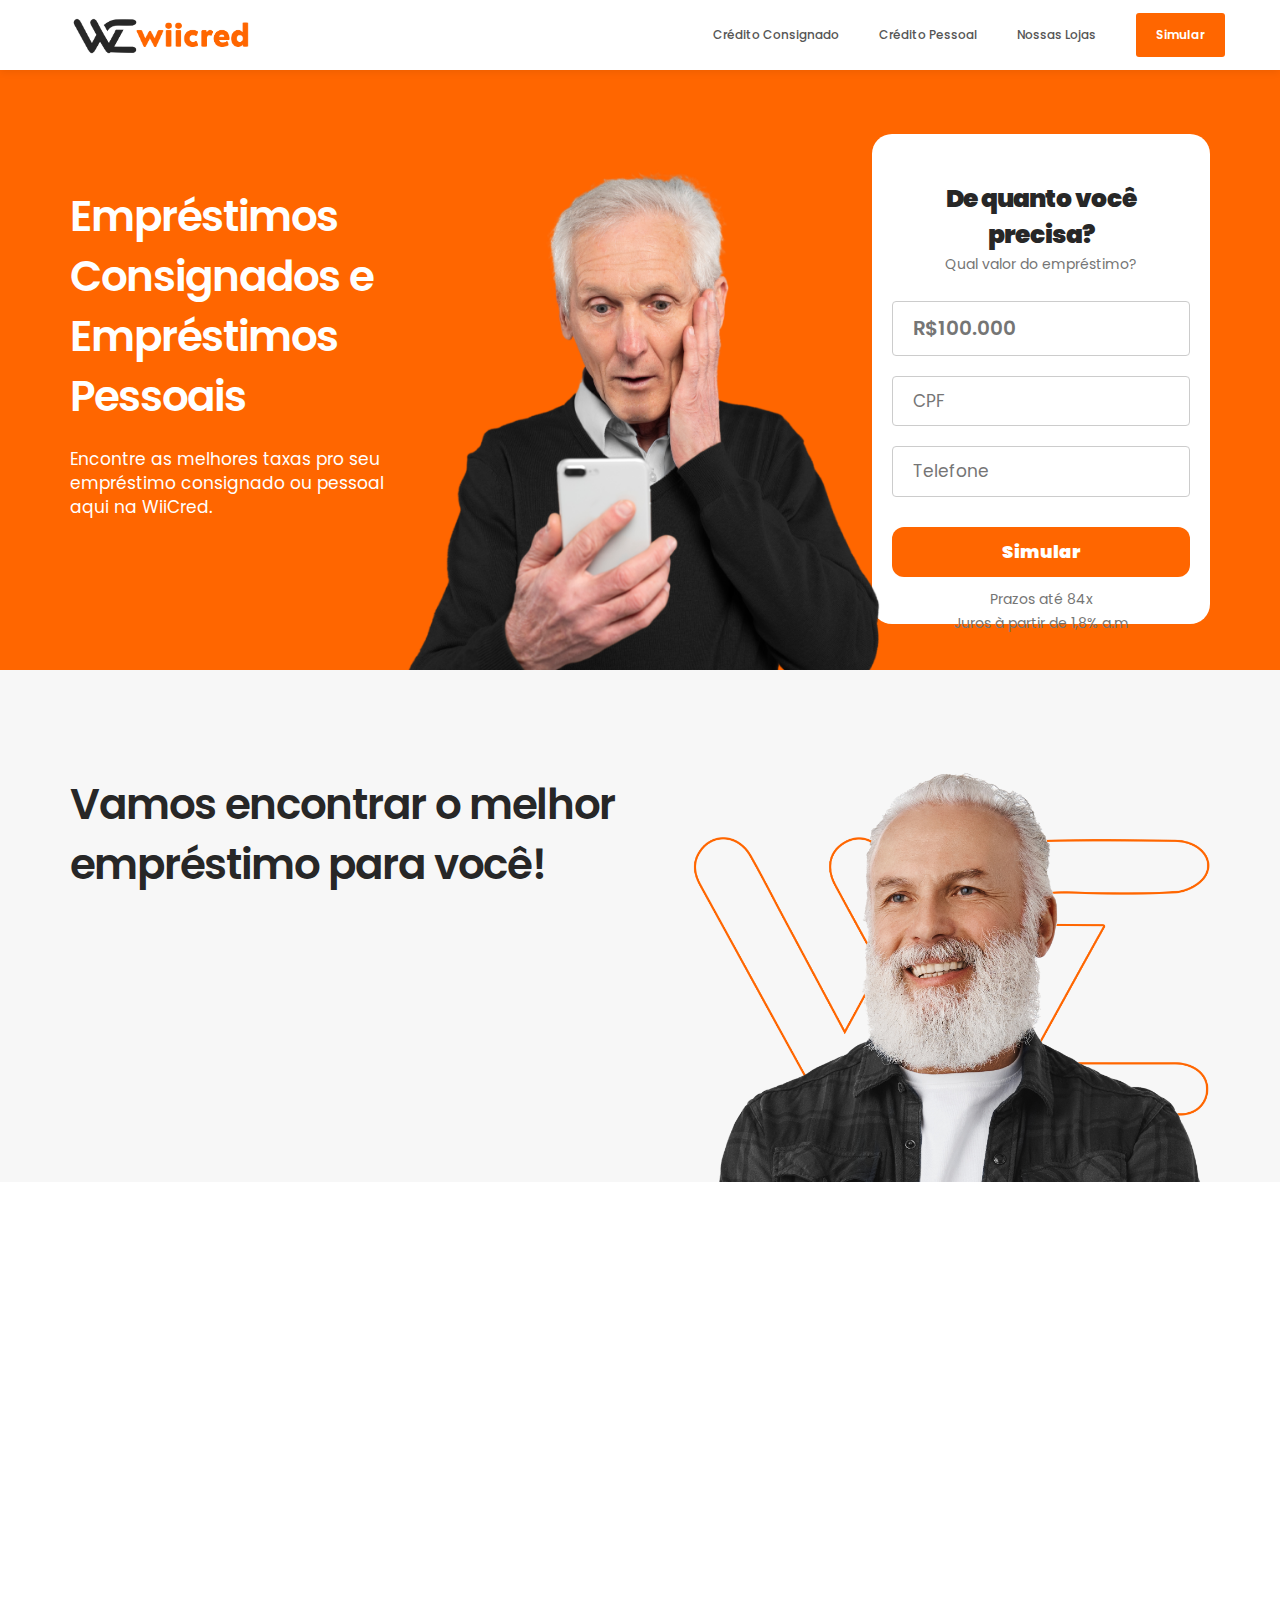
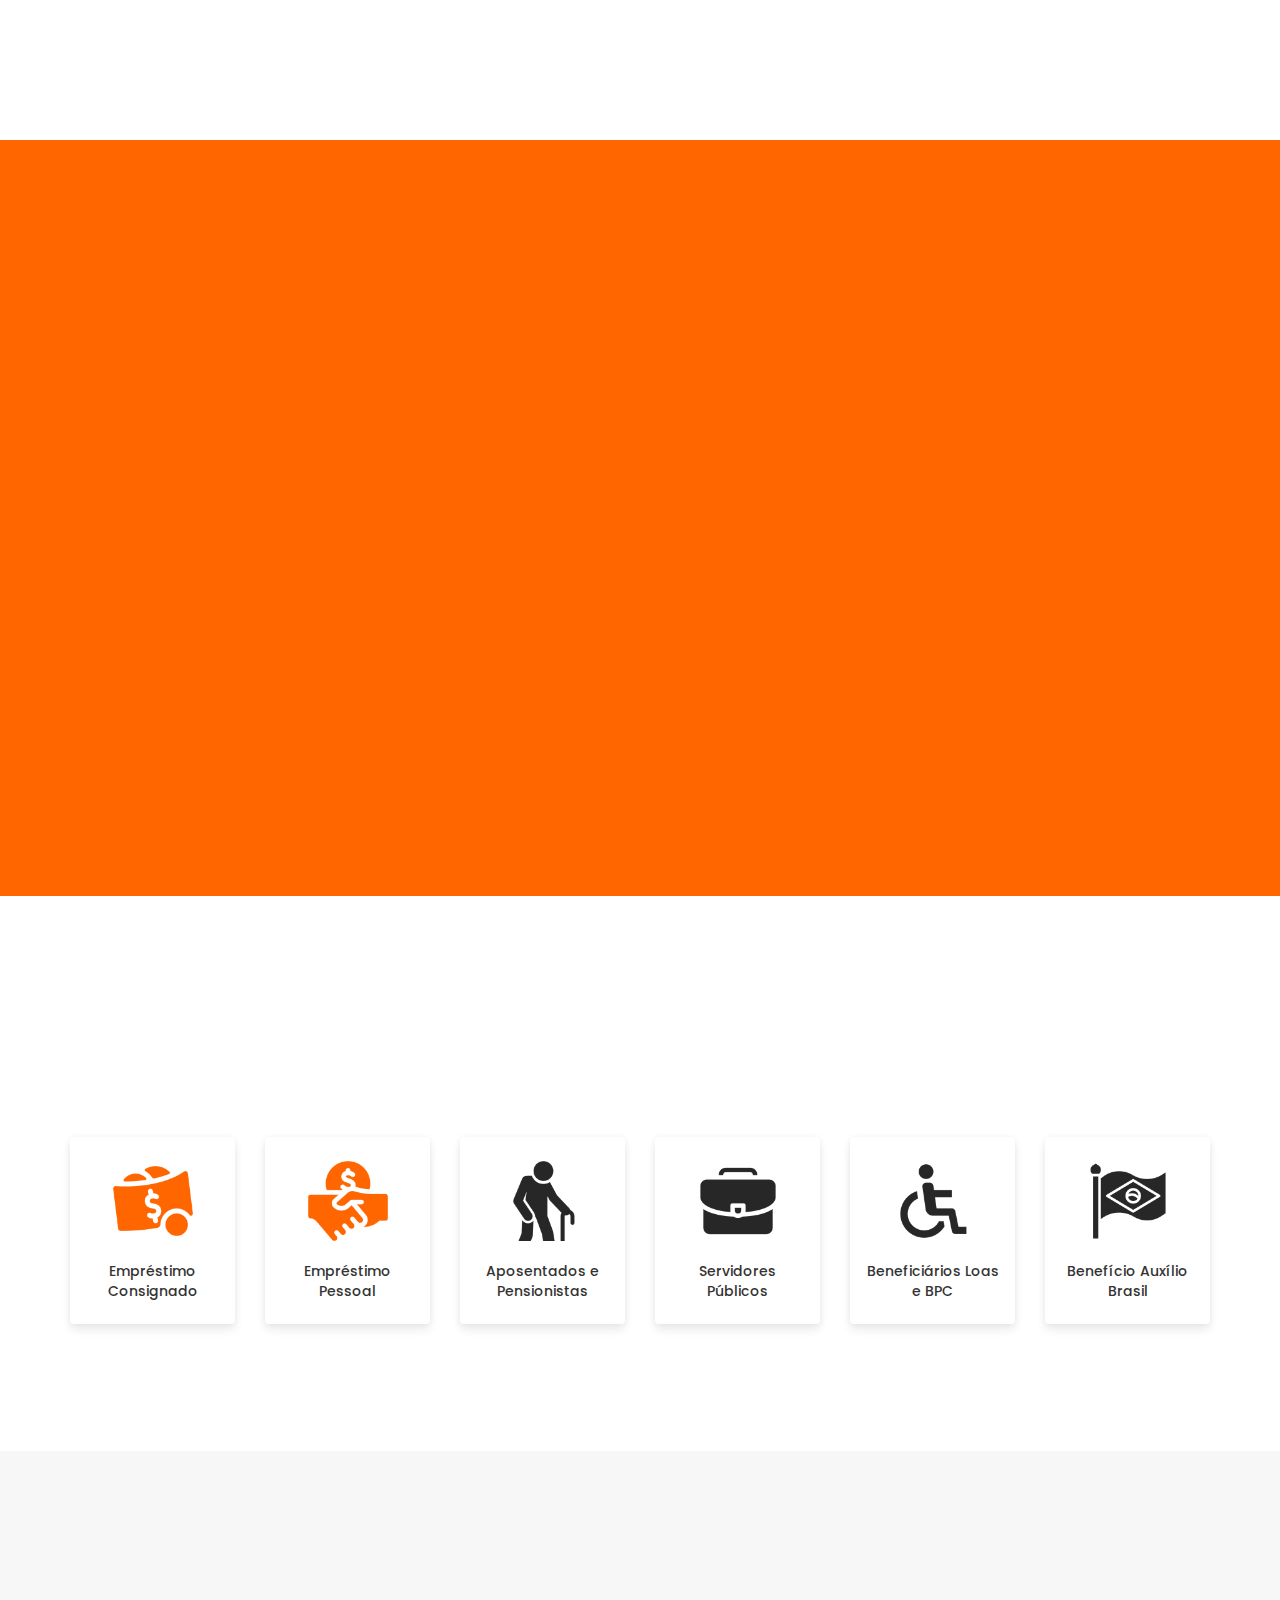
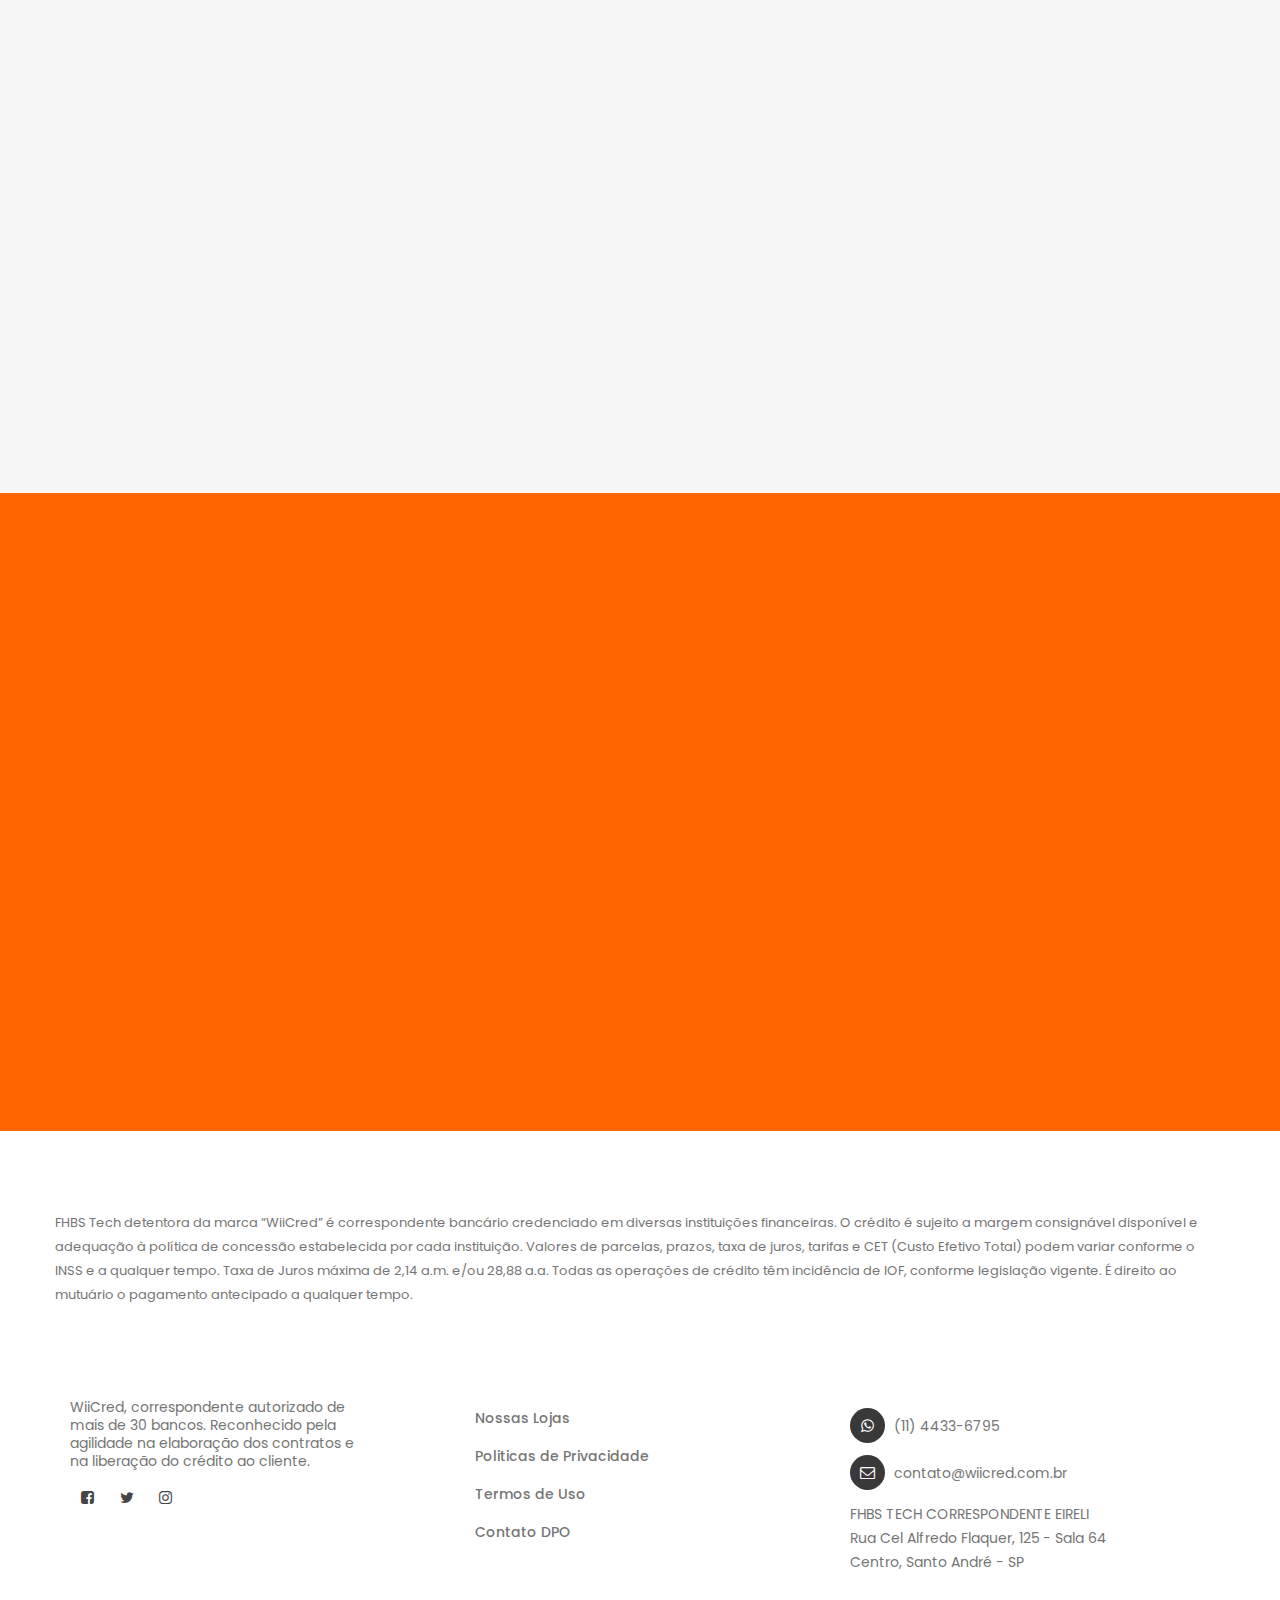
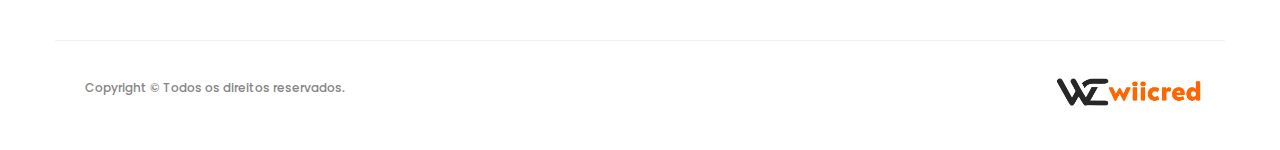
==== commit 01479efa: "Alterações" ====
--- a/index.html
+++ b/index.html
@@ -512,7 +512,7 @@
                                    <p><i class="fa fa-whatsapp"></i></i> <a href="">(11) 4433-6795</a></p>
                                    <p><i class="fa fa-envelope-o"></i> <a href="#">contato@wiicred.com.br</a></p>
                               </div>
-                                   <p>DIRECTX - TELEATENDIMENTO EIRELI
+                                   <p>FHBS TECH CORRESPONDENTE EIRELI
                                    <br>Rua Cel Alfredo Flaquer, 125 - Sala 64
                                    <br>Centro, Santo André - SP</p>
                              
--- a/css/tooplate-style.css
+++ b/css/tooplate-style.css
@@ -416,6 +416,7 @@
     color: #858585;
     margin: 0;
   }
+
 
 
 
@@ -432,6 +433,7 @@
     padding: 14px 14px 18px 14px;
     cursor: pointer;
     text-align: center;
+    height: 187px;
     
   }
 
@@ -455,9 +457,7 @@
     box-shadow: 0 10px 20px rgba(0,0,0,.12), 0 4px 8px rgba(0,0,0,.06);
   }
 
-  .card h3{
-    font-weight: 600;
-  }
+ 
 
   .card img{
     position: absolute;
@@ -506,68 +506,7 @@
 
  }
 
-  .team-thumb {
-    background-color: #f9f9f9;
-    border-radius: 0 0 10px 10px;
-    position: relative;
-    overflow: hidden;
-    cursor: pointer;
-  }
-
-  .team-info {
-    padding: 20px 30px 0 30px;
-  }
-
-  .team-contact-info {
-    border-top: 1px solid #e9e9e9;
-    padding-top: 1.2em;
-    margin-top: 1.5em;
-  }
-
-  .team-contact-info .fa {
-    margin-right: 5px;
-    display: inline-block;
-  }
-
-  .team-contact-info p {
-    margin-bottom: 2px;
-  }
-
-  .team-contact-info a {
-    color: #757575;
-  }
-
-  .team-thumb .social-icon li {
-    font-weight: 500;
-  }
-
-  .team-thumb .social-icon li a {
-    background: #ffffff;
-    border-radius: 100%;
-    font-size: 20px;
-    width: 50px;
-    height: 50px;
-    line-height: 50px;
-    margin: 0 2px 0 2px;
-  }
-
-  .team-thumb .social-icon {
-    opacity: 0;
-    transform: translateY(100%);
-    transition: 0.5s 0.2s;
-    text-align: center;
-    position: relative;
-    top: 0;
-  }
-
-  .team-thumb:hover .social-icon {
-    opacity: 1;
-    transition-delay: 0.3s;
-    transform: translateY(0px);
-    top: -22em;
-  }
-
-
+ 
 
   /*---------------------------------------
      SERVICE              
@@ -629,131 +568,7 @@
     margin: 30px 0;
   }
 
-  .news-detail-thumb .news-image img {
-    border-radius: 10px;
-  }
-
-  .news-detail-thumb h3 {
-    margin-bottom: 8px;
-  }
-
-  .news-image {
-    margin-bottom: 30px;
-    position: relative;
-  }
-
-  .news-image img {
-    width: 100%;
-  }
-
-  .news-detail-thumb ul {
-    margin: 32px 12px 22px 0px;
-  }
-
-  .news-detail-thumb ul li {
-    list-style: circle;
-    font-weight: normal;
-    padding: 6px 12px 6px 0px;
-  }
-
-  .news-sidebar {
-    margin-top: 16px;
-  }
-
-  .news-social-share {
-    text-align: center;
-    padding-top: 22px;
-  }
-
-  .news-social-share .btn {
-    border-radius: 100px;
-    border: none;
-    font-size: 10px;
-    font-weight: 600;
-    margin: 2px 6px;
-    padding: 8px 14px;
-  }
-
-
-  .news-social-share a .fa {
-    padding-right: 4px;
-  }
-
-  .recent-post {
-    padding-top: 2px;
-    padding-bottom: 18px;
-  }
-
-  .recent-post .media img {
-    border-radius: 100%;
-    width: 80px;
-    height: 80px;
-    margin-right: 5px;
-  }
-
-  .recent-post .media-heading {
-    font-size: 16px;
-    font-weight: 500;
-    line-height: inherit;
-    margin-top: 5px;
-  }
-
-  .news-categories {
-    margin-top: 8px;
-  }
-
-  .news-categories li a {
-    color: #2b2b2b;
-  }
-
-  .news-ads {
-    background: #ffffff;
-    border-right: 4px solid #2b2b2b;
-    padding: 42px;
-    text-align: center;
-    margin: 26px 0 26px 0;
-  }
-
-  .news-ads.sidebar-ads {
-    border-left: 4px solid #2b2b2b;
-    border-right: 0px;
-  }
-
-  .news-ads h4 {
-    font-size: 18px;
-  }
-
-  .news-tags h4 {
-    padding-bottom: 6px;
-  }
-
-  .news-categories li,
-  .news-tags li {
-    list-style: none;
-    display: inline-block;
-    margin: 4px;
-  }
-
-  .news-tags li a {
-    background: #393939;
-    border-radius: 50px;
-    color: #ffffff;
-    display: inline-block;
-    font-size: 12px;
-    font-weight: 500;
-    text-decoration: none;
-    float: left;
-    min-width: 30px;
-    padding: 6px 12px;
-    -webkit-transition: all ease-in-out 0.4s;
-    transition: all ease-in-out 0.4s;
-  }
-
-  .news-tags li a:hover {
-    background: #272727;
-  }
-
-
+ 
 
   /*---------------------------------------
       APPOINTMENT             
@@ -888,33 +703,7 @@
     margin-top: 4px;
   }
 
-  .angle-up-btn {
-    position: relative;
-    bottom: 4em;
-    display: block;
-  }
-
-  .angle-up-btn a {
-    background: #ffffff;
-    border: 1px solid #f2f2f2;
-    border-radius: 3px;
-    font-size: 20px;
-    color: #393939;
-    display: inline-block;
-    text-align: center;
-    width: 40px;
-    height: 40px;
-    line-height: 38px;
-    transition: transform 0.1s ease-in;
-    transform: translateX(0);
-  }
-
-  .angle-up-btn a:hover {
-    background: #272727;
-    color: #ffffff;
-    transform: translateY(-5px);
-  }
-
+  
 
   /*---------------------------------------
      SOCIAL ICON              
@@ -1037,10 +826,6 @@
 
     .copyright-text {
       margin-top: 10px;
-    }
-
-    .angle-up-btn {
-      bottom: 10em;
     }
   }
 
@@ -1277,12 +1062,7 @@
   margin:0 38px 0px;
 }
 
-.card-header h3{
-  margin:0 38px 0px;
-  font-size:20px;
-  font-weight:bold;
-  color:#ff6600;
-}
+
 .card-block {
   -moz-box-flex: 1;
   flex: 1 1 auto;
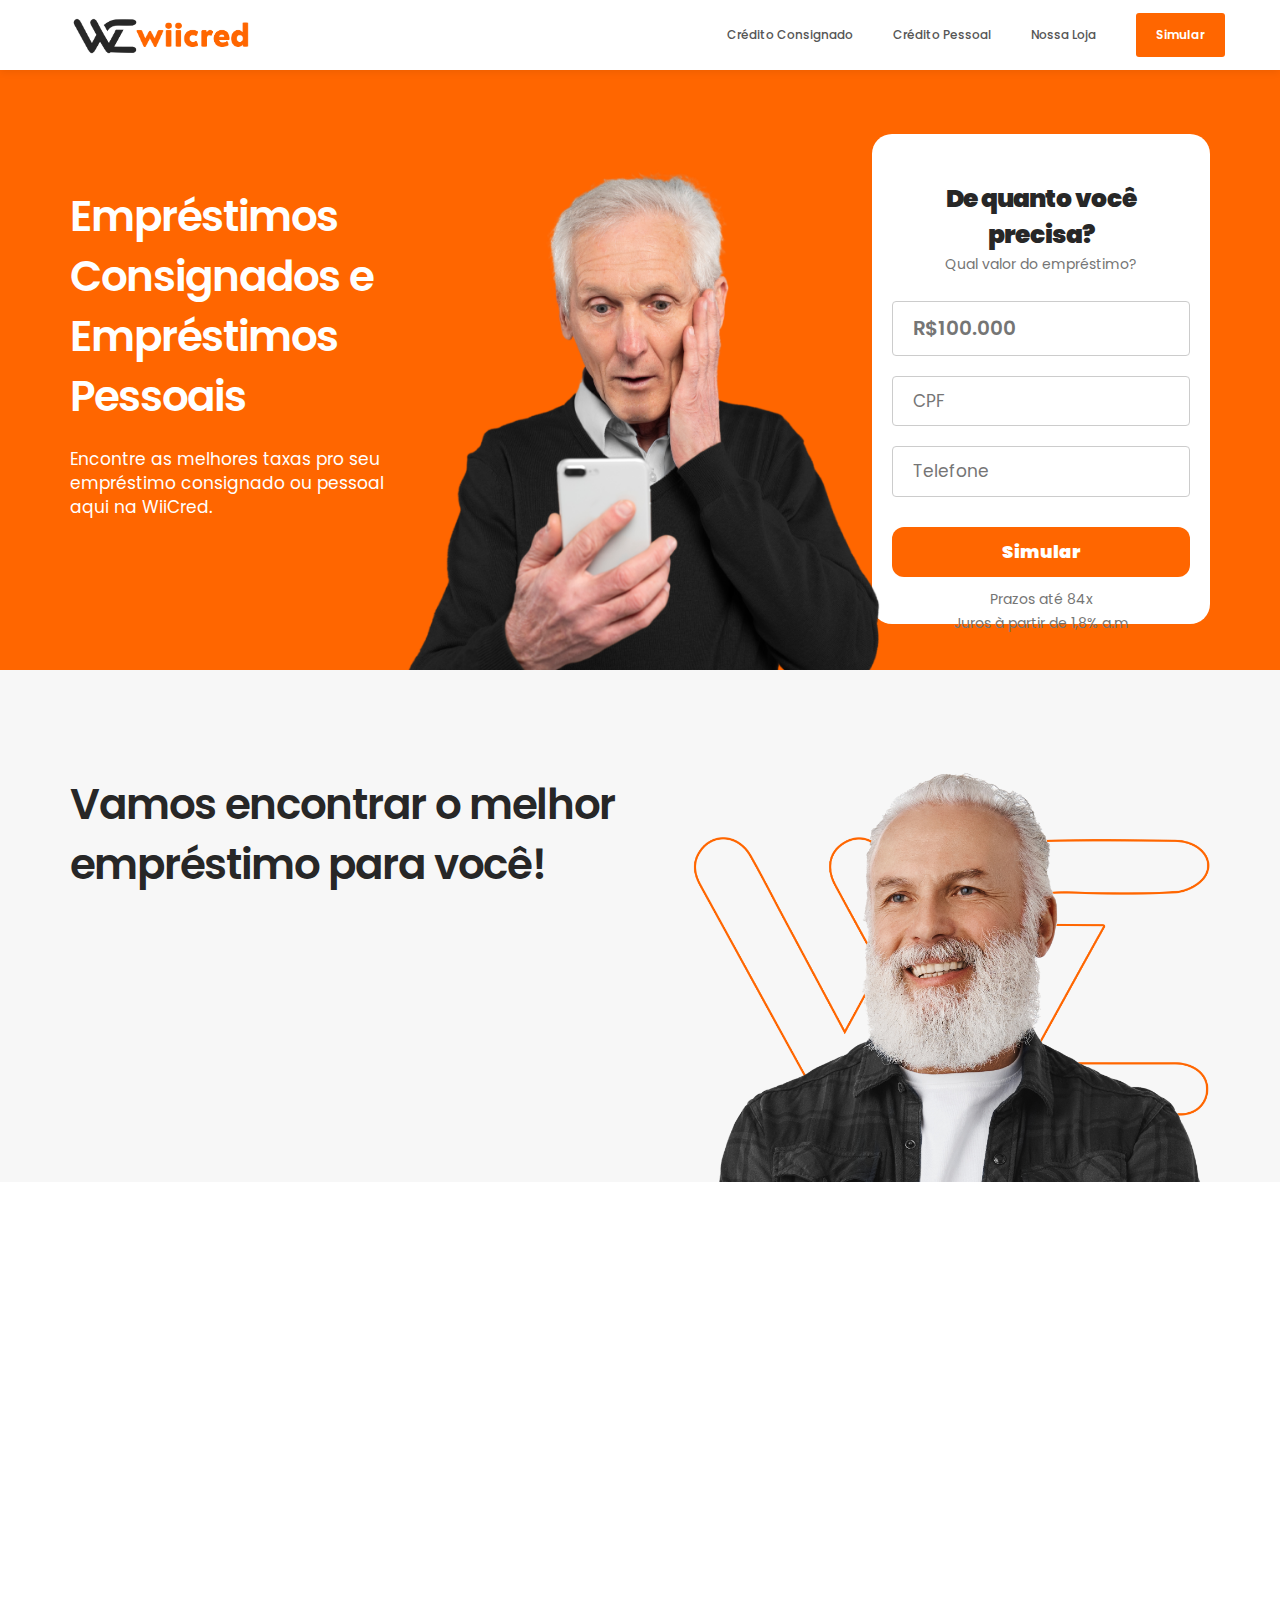
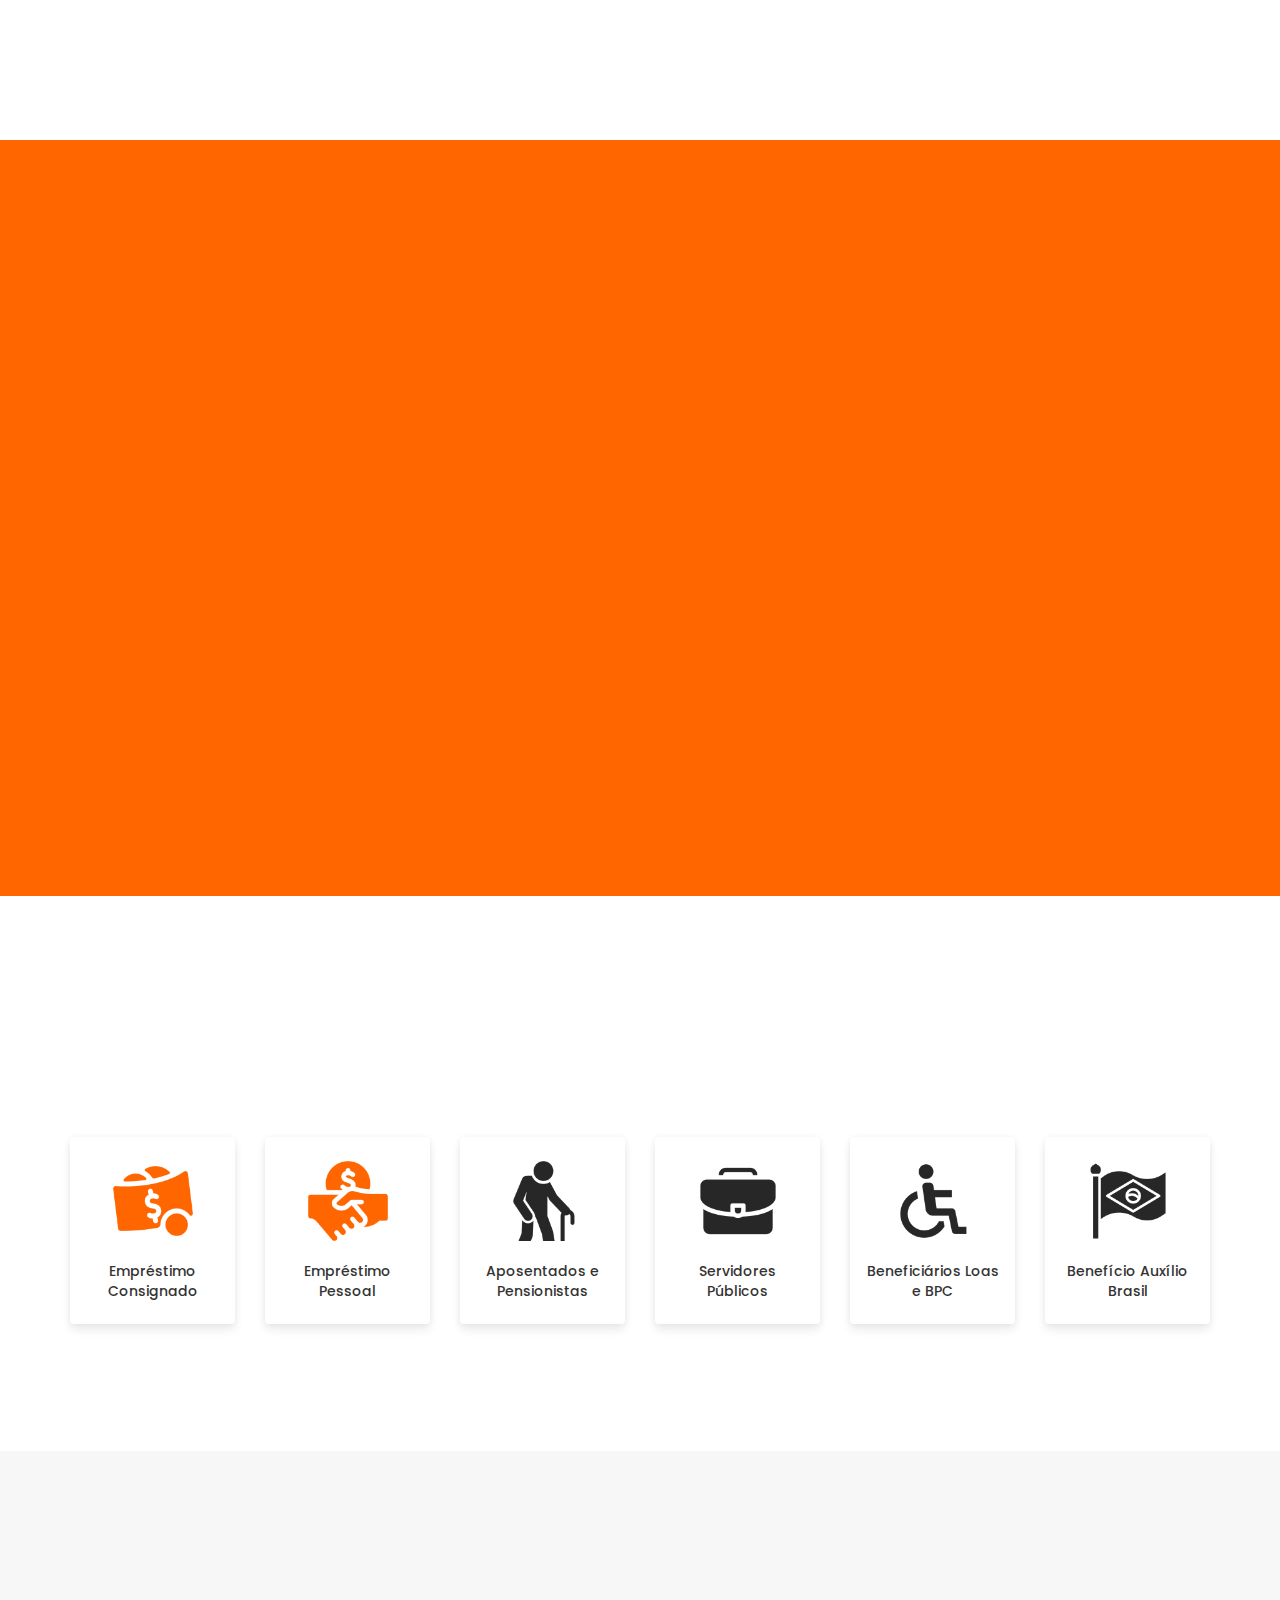
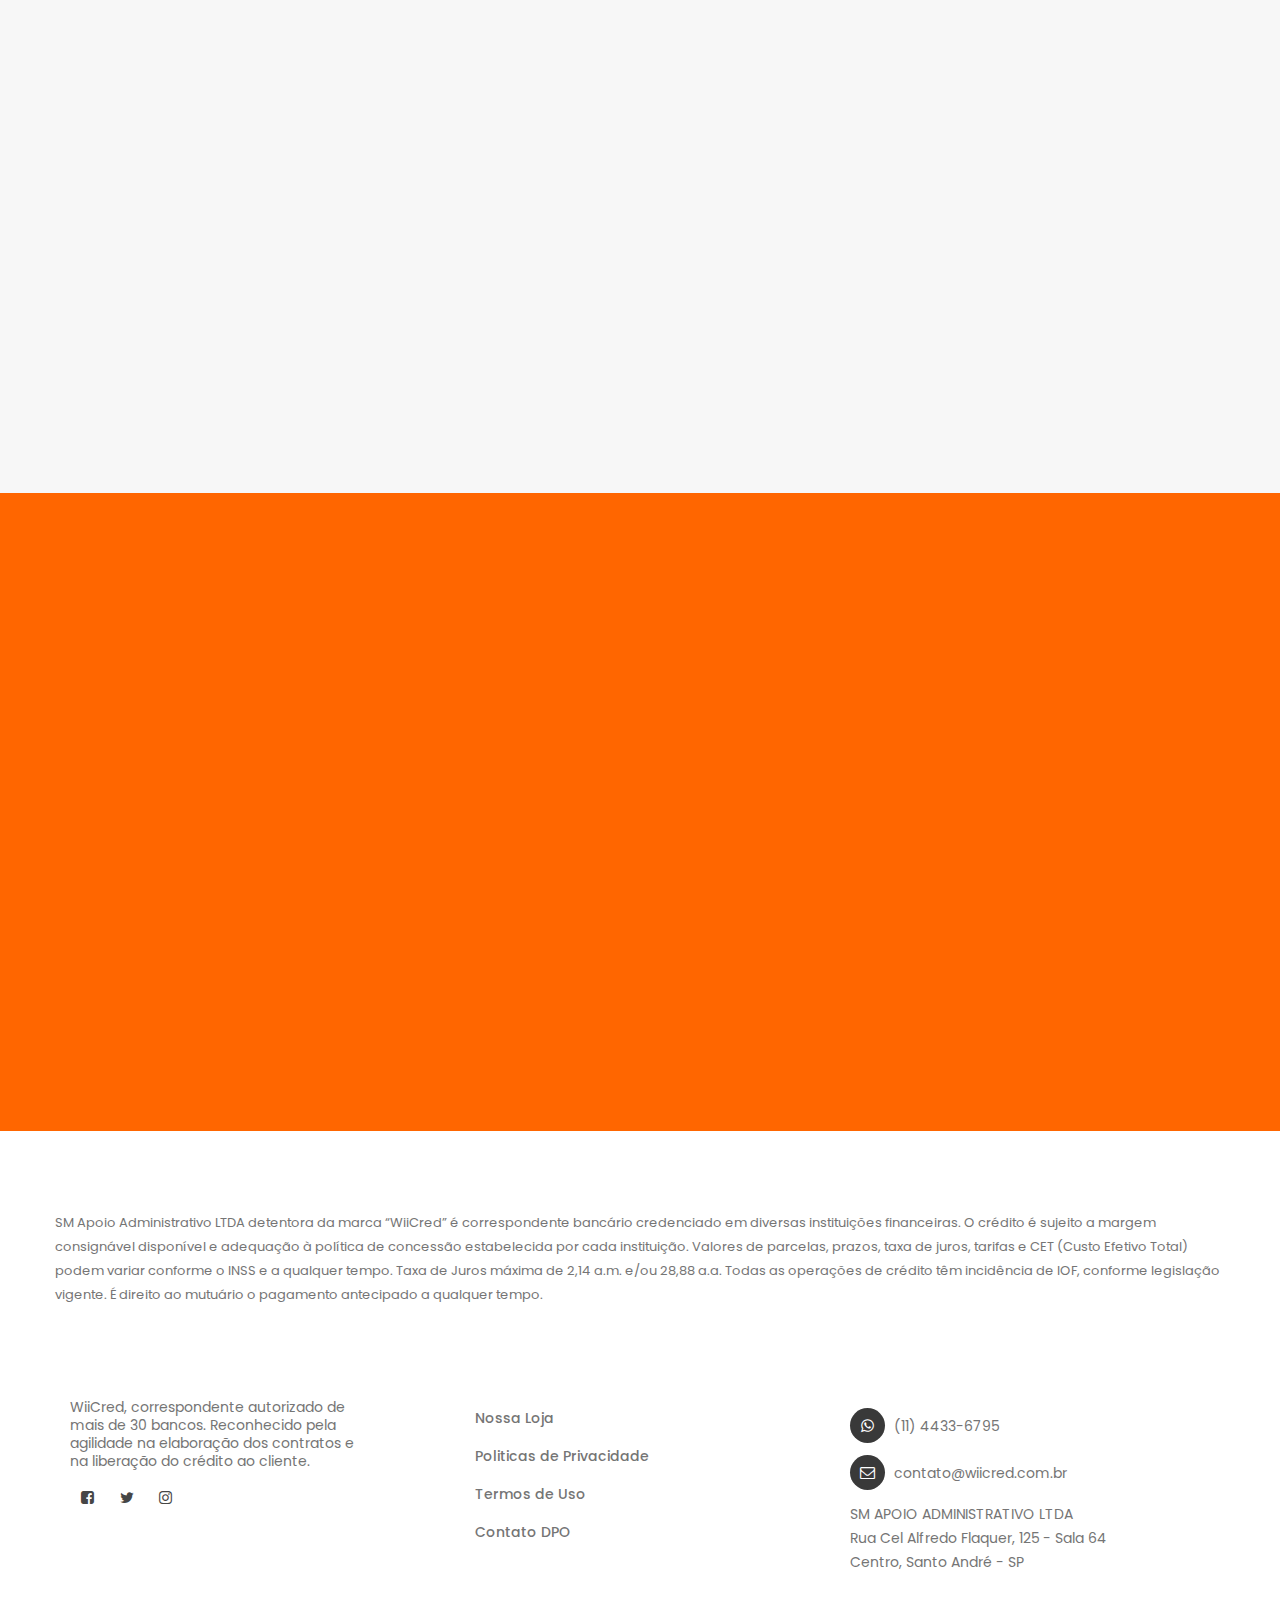
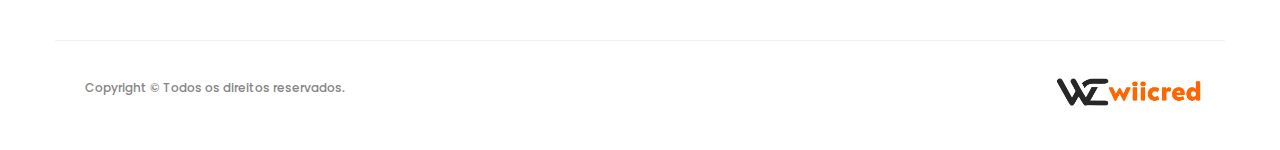
==== commit ccd076ab: "Mudança textos" ====
--- a/index.html
+++ b/index.html
@@ -51,7 +51,7 @@
                          <li><a href="#about" class="smoothScroll">About Us</a></li>-->
                          <li><a href="#team" class="smoothScroll">Crédito Consignado</a></li>
                          <li><a href="#news" class="smoothScroll">Crédito Pessoal</a></li>
-                         <li><a href="nossas-lojas.html" class="smoothScroll">Nossas Lojas</a></li>
+                         <li><a href="nossas-lojas.html" class="smoothScroll">Nossa Loja</a></li>
                          <li class="appointment-btn"><a href="#appointment">Simular</a></li>
                     </ul>
                </div>
@@ -434,11 +434,11 @@
                               
                          <div class="col-lg-6 col-sm-6 text-right" style="padding-top: 85px;">
                               <div class="about-info lojas-texto">
-                                        <h2 class="wow fadeInUp" data-wow-delay="0.6s" style="color: #fff;">Conheça nossas lojas</h2>
+                                        <h2 class="wow fadeInUp" data-wow-delay="0.6s" style="color: #fff;">Conheça nossa loja</h2>
                                         <div class="wow fadeInUp" data-wow-delay="0.7s">
-                                             <p class="p-main" style="color: #fff;">Contamos com mais de 30 lojas pelo estado de São Paulo, encontre aqui a loja mais proxima de você!</p>
-                                        </div>
-                                        <a href="nossas-lojas.html" class="btn-lojas wow fadeInLeft" data-wow-delay="0.8s">Nossas Lojas</a>
+                                             <p class="p-main" style="color: #fff;">Além de nossos serviçõs online, também contamos com uma loja física, para quem mora na região poder conhecer nossos produtos de forma presencial!</p>
+                                        </div>
+                                        <a href="nossas-lojas.html" class="btn-lojas wow fadeInLeft" data-wow-delay="0.8s">Nossa Loja</a>
                               </div>
                          </div>
           
@@ -457,7 +457,7 @@
           <div class="container">
                <div class="row row-footer">
 
-                    <p style="font-size: 13px; padding-bottom:20px;">FHBS Tech detentora da marca “WiiCred” é correspondente bancário credenciado em diversas instituições financeiras. O crédito é sujeito a margem consignável disponível e adequação à política de concessão estabelecida por cada instituição. Valores de parcelas, prazos, taxa de juros, tarifas e CET (Custo Efetivo Total) podem variar conforme o INSS e a qualquer tempo. Taxa de Juros máxima de 2,14 a.m. e/ou 28,88 a.a. Todas as operações de crédito têm incidência de IOF, conforme legislação vigente. É direito ao mutuário o pagamento antecipado a qualquer tempo.</p>
+                    <p style="font-size: 13px; padding-bottom:20px;">SM Apoio Administrativo LTDA detentora da marca “WiiCred” é correspondente bancário credenciado em diversas instituições financeiras. O crédito é sujeito a margem consignável disponível e adequação à política de concessão estabelecida por cada instituição. Valores de parcelas, prazos, taxa de juros, tarifas e CET (Custo Efetivo Total) podem variar conforme o INSS e a qualquer tempo. Taxa de Juros máxima de 2,14 a.m. e/ou 28,88 a.a. Todas as operações de crédito têm incidência de IOF, conforme legislação vigente. É direito ao mutuário o pagamento antecipado a qualquer tempo.</p>
 
                     <div class="col-md-4 col-sm-4"> 
                          <div class="footer-thumb">
@@ -480,7 +480,7 @@
                               <h4 class="wow fadeInUp" data-wow-delay="0.4s">Veja Também</h4>
                               <div class="latest-stories">
                                    <div class="stories-info">
-                                        <a href="nossas-lojas.html"><h5>Nossas Lojas</h5></a>
+                                        <a href="nossas-lojas.html"><h5>Nossa Loja</h5></a>
                                    </div>
                               </div>
                               <div class="latest-stories">
@@ -512,7 +512,7 @@
                                    <p><i class="fa fa-whatsapp"></i></i> <a href="">(11) 4433-6795</a></p>
                                    <p><i class="fa fa-envelope-o"></i> <a href="#">contato@wiicred.com.br</a></p>
                               </div>
-                                   <p>FHBS TECH CORRESPONDENTE EIRELI
+                                   <p>SM APOIO ADMINISTRATIVO LTDA
                                    <br>Rua Cel Alfredo Flaquer, 125 - Sala 64
                                    <br>Centro, Santo André - SP</p>
                              
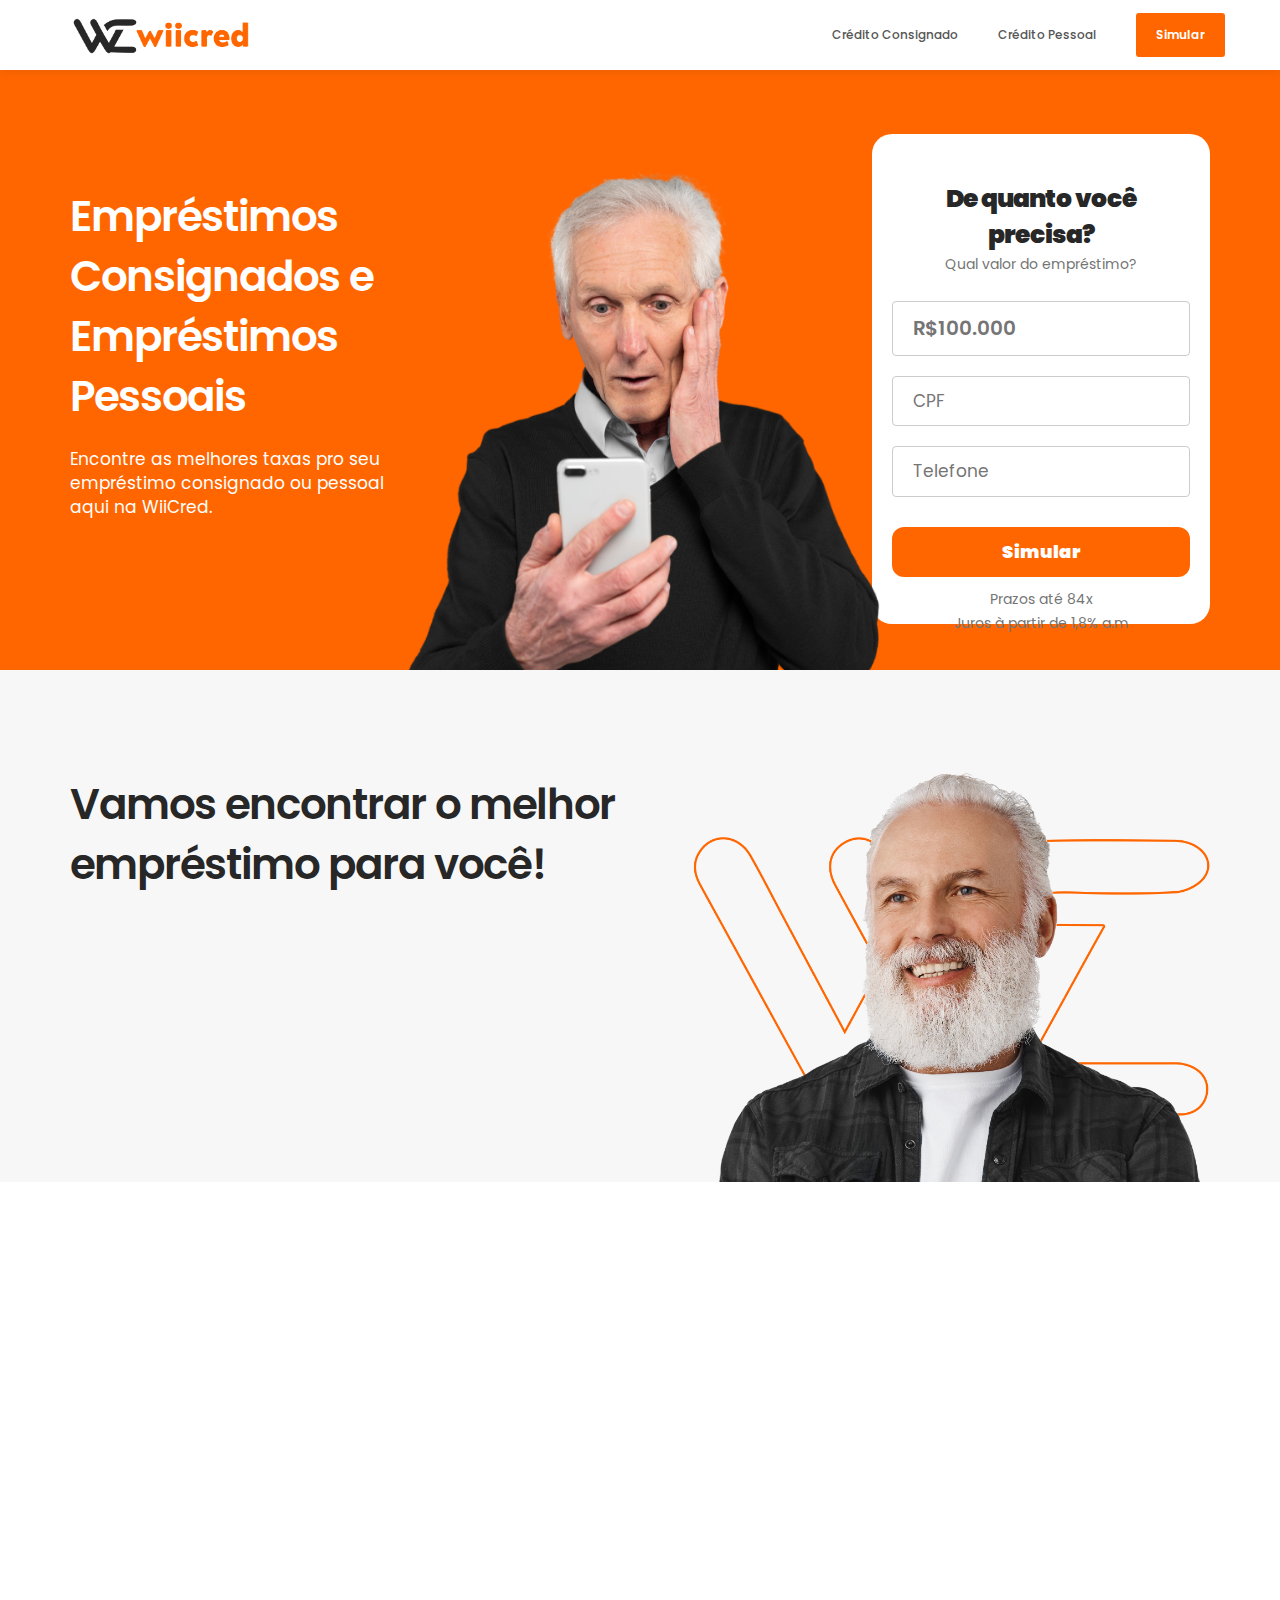
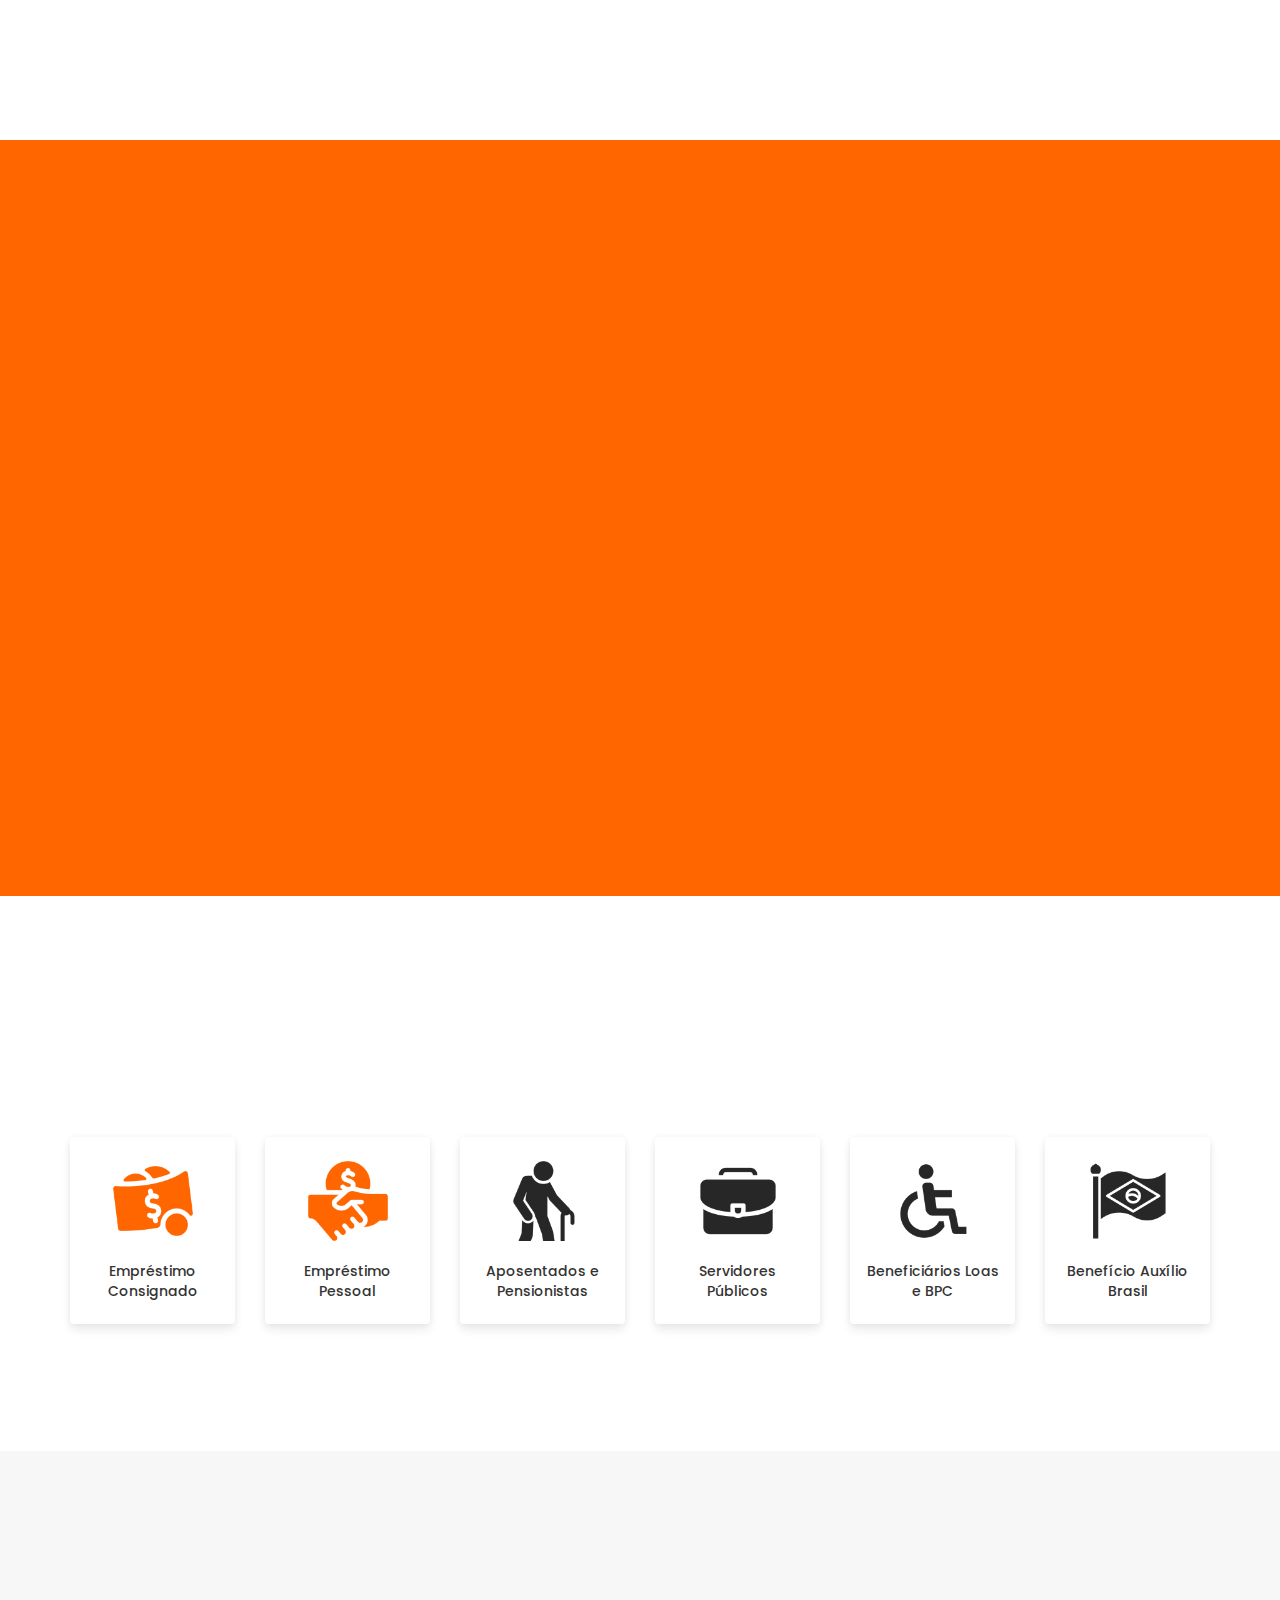
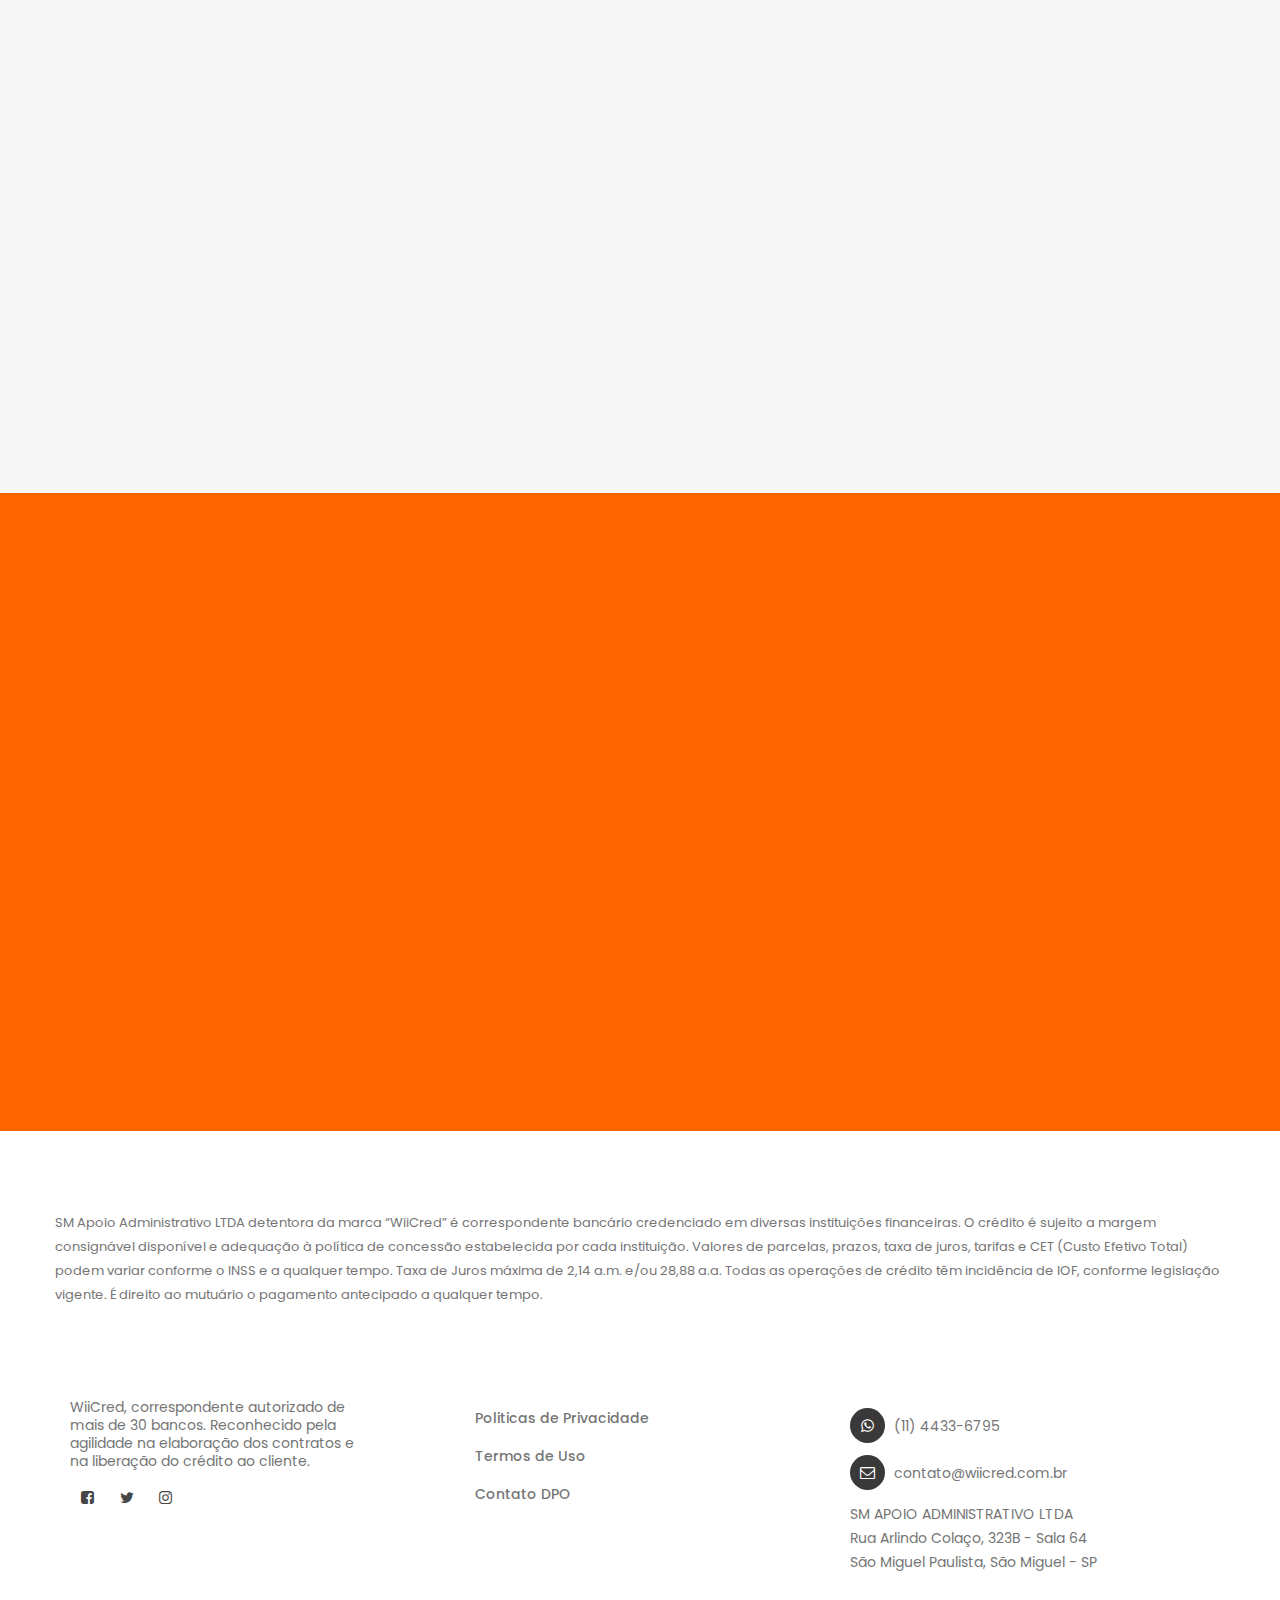
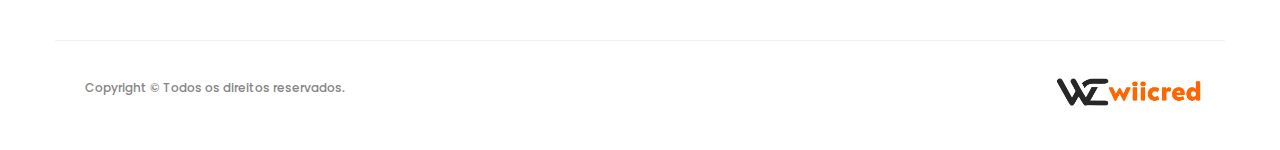
==== commit 4b02cb35: "mudança lojas" ====
--- a/index.html
+++ b/index.html
@@ -51,7 +51,6 @@
                          <li><a href="#about" class="smoothScroll">About Us</a></li>-->
                          <li><a href="#team" class="smoothScroll">Crédito Consignado</a></li>
                          <li><a href="#news" class="smoothScroll">Crédito Pessoal</a></li>
-                         <li><a href="nossas-lojas.html" class="smoothScroll">Nossa Loja</a></li>
                          <li class="appointment-btn"><a href="#appointment">Simular</a></li>
                     </ul>
                </div>
@@ -438,7 +437,13 @@
                                         <div class="wow fadeInUp" data-wow-delay="0.7s">
                                              <p class="p-main" style="color: #fff;">Além de nossos serviçõs online, também contamos com uma loja física, para quem mora na região poder conhecer nossos produtos de forma presencial!</p>
                                         </div>
-                                        <a href="nossas-lojas.html" class="btn-lojas wow fadeInLeft" data-wow-delay="0.8s">Nossa Loja</a>
+                                        <figure class="profile wow fadeInUp" data-wow-delay="1s">
+                                             <figcaption>
+                                                
+                                                  <p style="max-width: 300px; color: #272727; font-weight: 100; line-height: 1.6; border-radius: 0;" >Avenina Rui Barbosa, 860 - Carapicuiba - SP |<b style="font-weight: 600;"> (11) 99161-8230</b></p>
+                                             </figcaption>
+                                             <img src="images/loja.png" class="img-responsive wow fadeInLeft" alt="" data-wow-delay="1s">
+                                        </figure>
                               </div>
                          </div>
           
@@ -464,7 +469,7 @@
                               <div class="opening-hours">
                                    <h4 class="wow fadeInUp" data-wow-delay="0.4s">WiiCred</h4>
                                    <p style="max-width: 300px;">WiiCred, correspondente autorizado de mais de 30 bancos. Reconhecido pela agilidade na elaboração dos contratos e na liberação do crédito ao cliente.</p>
-
+                                   
                               </div> 
 
                               <ul class="social-icon">
@@ -478,11 +483,7 @@
                     <div class="col-md-4 col-sm-4"> 
                          <div class="footer-thumb"> 
                               <h4 class="wow fadeInUp" data-wow-delay="0.4s">Veja Também</h4>
-                              <div class="latest-stories">
-                                   <div class="stories-info">
-                                        <a href="nossas-lojas.html"><h5>Nossa Loja</h5></a>
-                                   </div>
-                              </div>
+                              
                               <div class="latest-stories">
                                    <div class="stories-info">
                                         <a href="politicas-de-privacidade.html"><h5>Politicas de Privacidade</h5></a>
@@ -513,8 +514,8 @@
                                    <p><i class="fa fa-envelope-o"></i> <a href="#">contato@wiicred.com.br</a></p>
                               </div>
                                    <p>SM APOIO ADMINISTRATIVO LTDA
-                                   <br>Rua Cel Alfredo Flaquer, 125 - Sala 64
-                                   <br>Centro, Santo André - SP</p>
+                                   <br>Rua Arlindo Colaço, 323B - Sala 64
+                                   <br>São Miguel Paulista, São Miguel - SP</p>
                              
                          </div>
                     </div>
